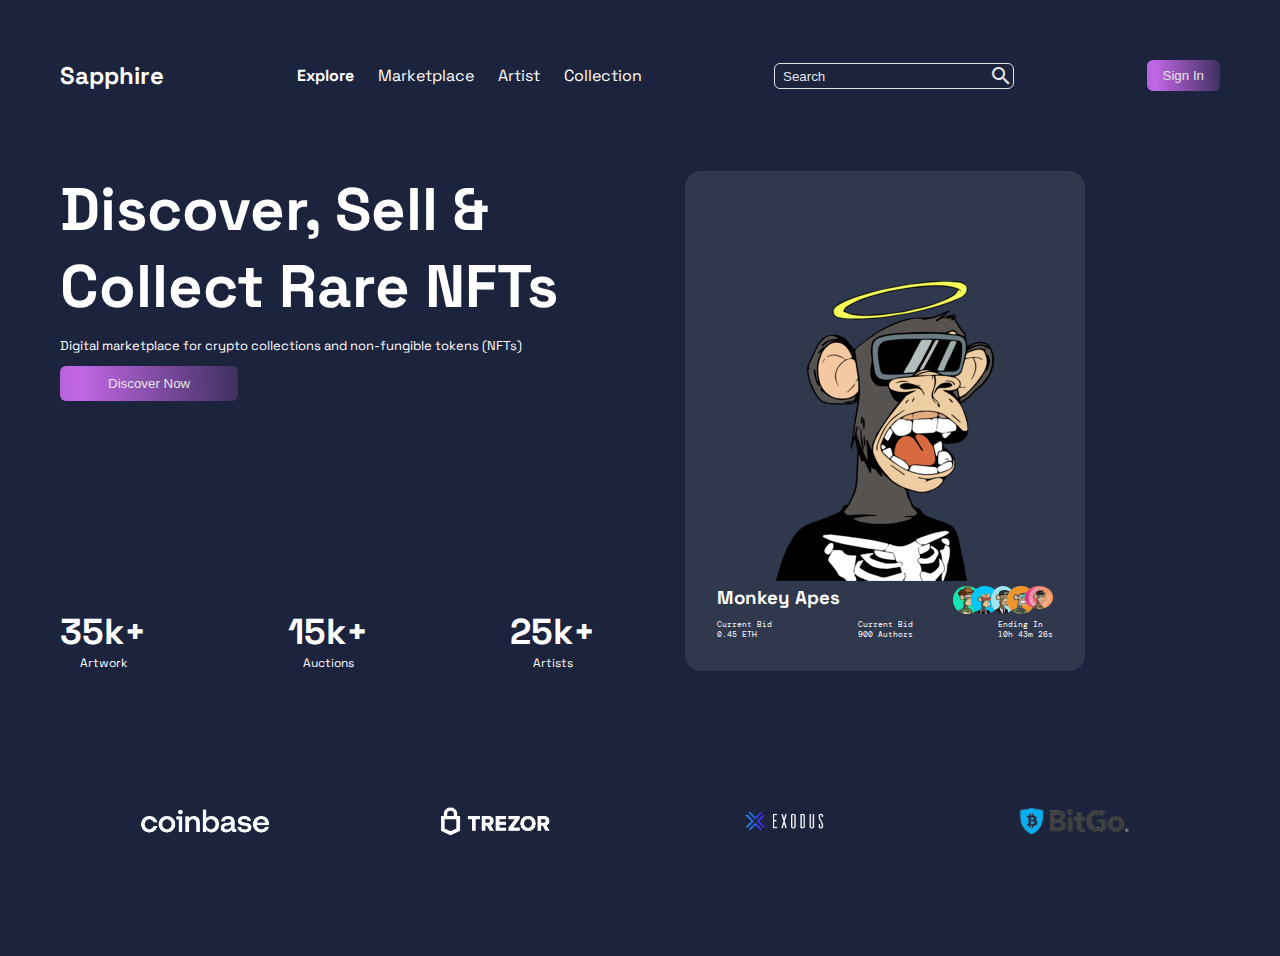
==== index.html @ 44b5761e "NFT Landing Page header" ====
<!DOCTYPE html>
<html lang="en">
  <head>
    <meta charset="UTF-8" />
    <meta http-equiv="X-UA-Compatible" content="IE=edge" />
    <meta name="viewport" content="width=device-width, initial-scale=1.0" />
    <title>NFT Landing Page</title>
    <link
      rel="stylesheet"
      href="https://fonts.googleapis.com/icon?family=Material+Icons"
    />
    <link rel="stylesheet" href="/style.css" />
  </head>
  <body>
    <header>
      <nav class="navbar">
        <div class="navbar__logo"><p>Sapphire</p></div>
        <div class="navbar__explore">
          <a href="#"><p class="p-bold">Explore</p> </a>
          <a href="#"><p>Marketplace</p> </a>
          <a href="#"><p>Artist</p> </a>
          <a href="#"><p>Collection</p> </a>
        </div>
        <div class="navbar__searchbar">
          <div>
            <label for="nft-searchbar"></label>
            <input
              type="text"
              name="nft-searchbar"
              id="nft-searchbar"
              placeholder="Search"
            />
          </div>
          <span class="material-icons"> search </span>
        </div>
        <div class="navbar__button">
          <button class="button--gradient">Sign In</button>
        </div>
      </nav>
      <article>
        <section class="article__text">
          <div class="article__text--top">
            <h1>Discover, Sell & Collect Rare NFTs</h1>
            <p>
              Digital marketplace for crypto collections and non-fungible tokens
              (NFTs)
            </p>
            <button class="button--gradient">Discover Now</button>
          </div>
          <div class="article__text--bottom">
            <div>
              <h2>35k+</h2>
              <p>Artwork</p>
            </div>
            <div>
              <h2>15k+</h2>
              <p>Auctions</p>
            </div>
            <div>
              <h2>25k+</h2>
              <p>Artists</p>
            </div>
          </div>
        </section>
        <section class="section__card">
          <figure>
            <img
              src="/assets/bored-ape-nft-logo-0336141711-seeklogo.com.png"
              alt=""
            />
            <figcaption>
              <div><h3>Monkey Apes</h3></div>
              <div class="container__eclipse">
                <figure><img src="/assets/eclipse-1.png" alt="" /></figure>
                <figure><img src="/assets/eclipse-2.png" alt="" /></figure>
                <figure><img src="/assets/eclipse-3.png" alt="" /></figure>
                <figure><img src="/assets/eclipse-4.png" alt="" /></figure>
                <figure><img src="/assets/eclipse-5.png" alt="" /></figure>
              </div>
            </figcaption>
          </figure>
          <div class="section__car--current">
            <div>
              <p>Current Bid</p>
              <p>0.45 ETH</p>
            </div>
            <div>
              <p>Current Bid</p>
              <p>900 Authors</p>
            </div>
            <div>
              <p>Ending In</p>
              <p>10h 43m 26s</p>
            </div>
          </div>
        </section>
      </article>
      <section class="sponsorship__logo">
        <figure><img src="/assets/coinbase.png" alt="" /></figure>
        <figure><img src="/assets/trezor.png" alt="" /></figure>
        <figure><img src="/assets/exodus.png" alt="" /></figure>
        <figure><img src="/assets/bitgo.png" alt="" /></figure>
      </section>
    </header>
  </body>
</html>
---- style.css ----
@import url('https://fonts.googleapis.com/css2?family=DM+Mono&family=Space+Grotesk:wght@300;400;500;600;700&display=swap');
@import url(/style/navbar.css);
@import url(/style/header.css);
/* =========== Variable ============ */
:root {
  --background-color: #1c233d;
  --background-color-2: #30384d;
  --color-white: #fff;
  --color-white-gray: #e5e5e5;
  --border-radius-sm: 0.375rem;
  --border-radius-md: 0.625rem;
  --padding-sm: 0.375rem;
}
/* =========== GENERAL SETTINGS ====*/
* {
  margin: 0;
  padding: 0;
  outline: 0;
  border: 0;
  text-decoration: none;
  list-style: none;
  box-sizing: border-box;
}

html {
  font-size: 16px;
}

/* || GENERAL STYLES */
input {
  background-color: transparent;
}
body {
  background-color: var(--background-color);
  font-family: 'Space Grotesk', sans-serif;
  color: #fff;
  margin: 3.75rem;
}
h1,
h2,
h3,
h4 {
  color: var(--color-white);
}
p {
  color: var(--color-white);
  font-weight: 400;
}
.p-bold {
  font-weight: 700;
}
.button--gradient {
  background: linear-gradient(
    85.76deg,
    rgba(191, 196, 238, 0.0945738) -105.02%,
    #c367e6 10.94%,
    rgba(190, 206, 239, 0) 121.57%
  );
  color: var(--color-white-gray);
  border-radius: var(--border-radius-sm);
  padding: 0.5rem 1rem;
}
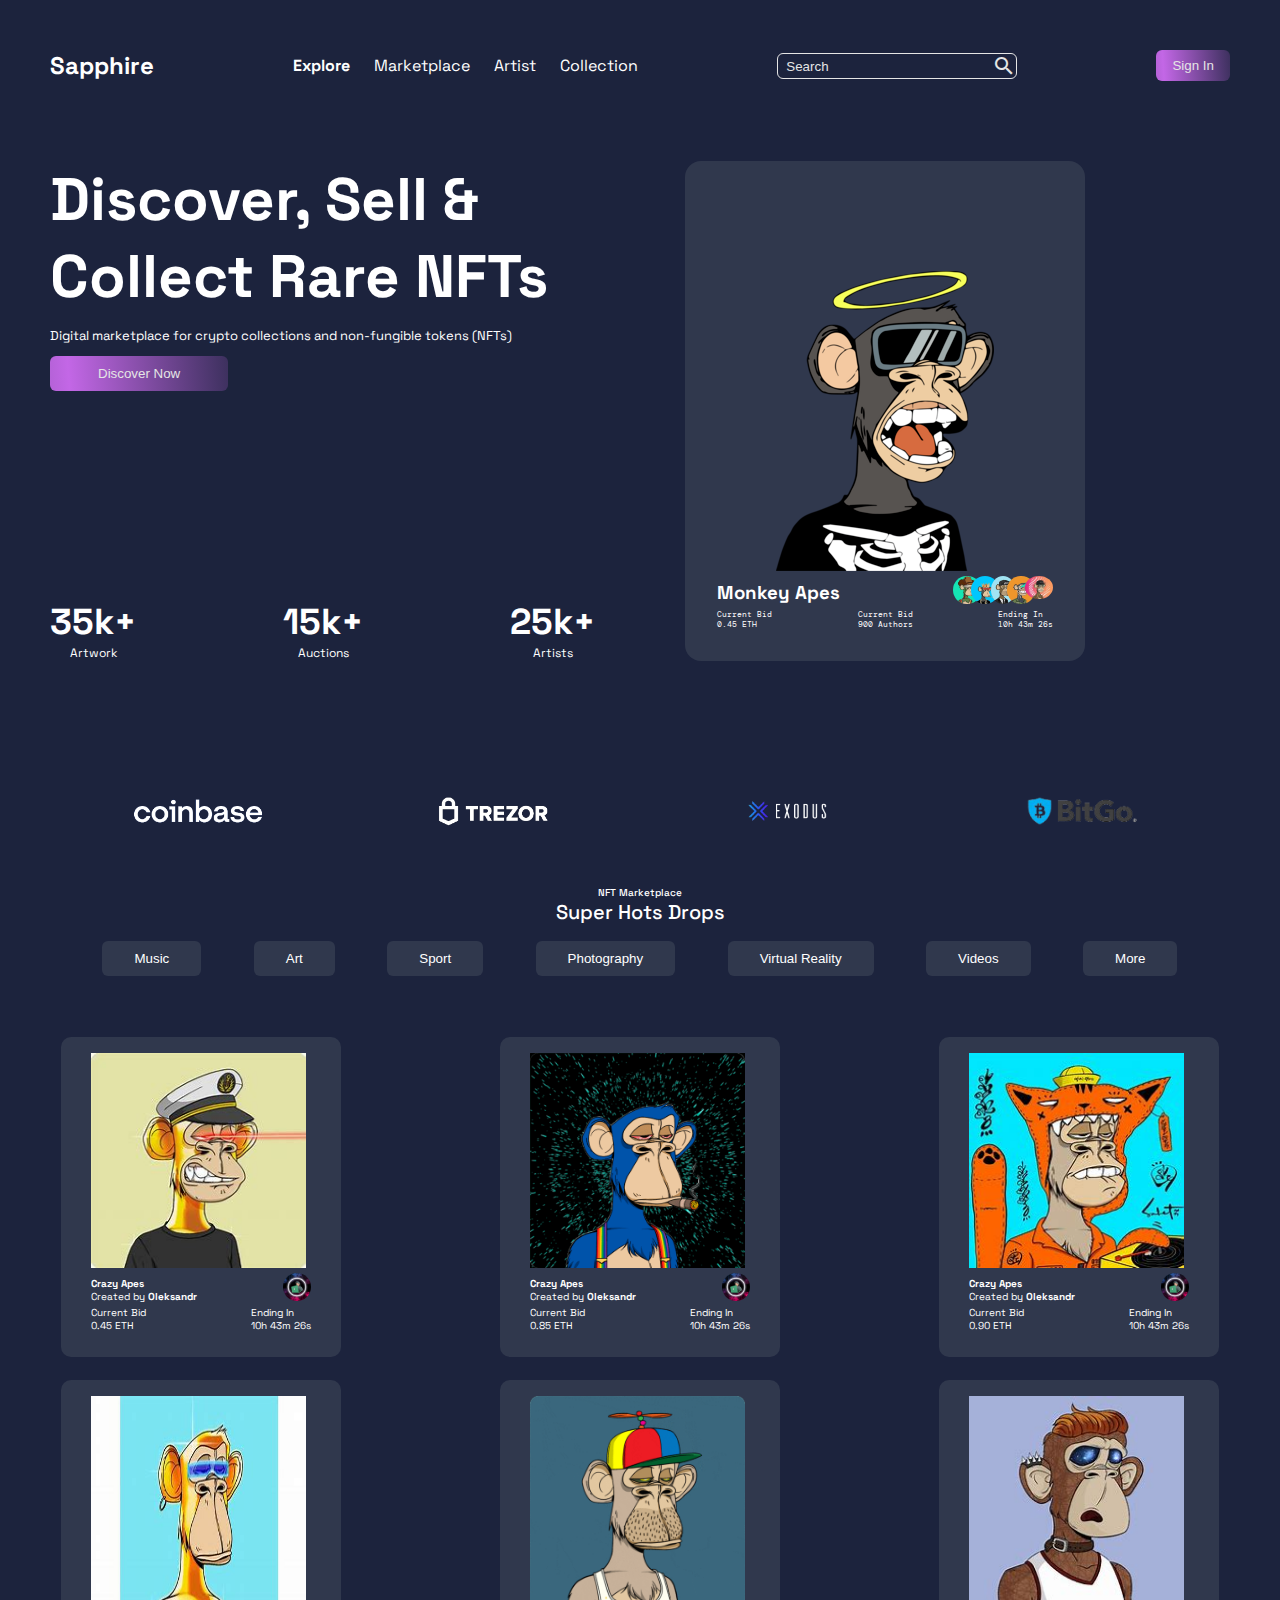
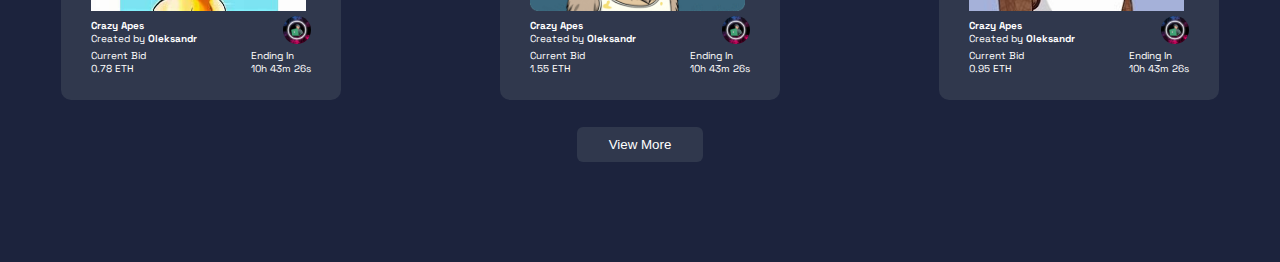
==== commit e0261c54: "NFT Landing Page main 1.0" ====
--- a/index.html
+++ b/index.html
@@ -102,5 +102,167 @@
         <figure><img src="/assets/bitgo.png" alt="" /></figure>
       </section>
     </header>
+    <main>
+      <p>NFT Marketplace</p>
+      <h4>Super Hots Drops</h4>
+      <div class="main__button">
+        <button>Music</button>
+        <button>Art</button>
+        <button>Sport</button>
+        <button>Photography</button>
+        <button>Virtual Reality</button>
+        <button>Videos</button>
+        <button>More</button>
+      </div>
+      <div class="main__card">
+        <div class="main__card--marketplace">
+          <figure>
+            <img src="/assets/marketplace-1.png" alt="" />
+            <figcaption>
+              <div>
+                <h3>Crazy Apes</h3>
+                <p>Created by <span>Oleksandr</span></p>
+              </div>
+              <figure class="logo-creator">
+                <img src="/assets/1.PNG" alt="" />
+              </figure>
+            </figcaption>
+          </figure>
+          <div>
+            <div>
+              <p>Current Bid</p>
+              <p>0.45 ETH</p>
+            </div>
+            <div>
+              <p>Ending In</p>
+              <p>10h 43m 26s</p>
+            </div>
+          </div>
+        </div>
+        <div class="main__card--marketplace">
+          <figure>
+            <img src="/assets/marketplace-2.png" alt="" />
+            <figcaption>
+              <div>
+                <h3>Crazy Apes</h3>
+                <p>Created by <span>Oleksandr</span></p>
+              </div>
+              <figure class="logo-creator">
+                <img src="/assets/1.PNG" alt="" />
+              </figure>
+            </figcaption>
+          </figure>
+          <div>
+            <div>
+              <p>Current Bid</p>
+              <p>0.85 ETH</p>
+            </div>
+            <div>
+              <p>Ending In</p>
+              <p>10h 43m 26s</p>
+            </div>
+          </div>
+        </div>
+        <div class="main__card--marketplace">
+          <figure>
+            <img src="/assets/marketplace-3.png" alt="" />
+            <figcaption>
+              <div>
+                <h3>Crazy Apes</h3>
+                <p>Created by <span>Oleksandr</span></p>
+              </div>
+              <figure class="logo-creator">
+                <img src="/assets/1.PNG" alt="" />
+              </figure>
+            </figcaption>
+          </figure>
+          <div>
+            <div>
+              <p>Current Bid</p>
+              <p>0.90 ETH</p>
+            </div>
+            <div>
+              <p>Ending In</p>
+              <p>10h 43m 26s</p>
+            </div>
+          </div>
+        </div>
+        <div class="main__card--marketplace">
+          <figure>
+            <img src="/assets/marketplace-4.png" alt="" />
+            <figcaption>
+              <div>
+                <h3>Crazy Apes</h3>
+                <p>Created by <span>Oleksandr</span></p>
+              </div>
+              <figure class="logo-creator">
+                <img src="/assets/1.PNG" alt="" />
+              </figure>
+            </figcaption>
+          </figure>
+          <div>
+            <div>
+              <p>Current Bid</p>
+              <p>0.78 ETH</p>
+            </div>
+            <div>
+              <p>Ending In</p>
+              <p>10h 43m 26s</p>
+            </div>
+          </div>
+        </div>
+        <div class="main__card--marketplace">
+          <figure>
+            <img src="/assets/marketplace-5.png" alt="" />
+            <figcaption>
+              <div>
+                <h3>Crazy Apes</h3>
+                <p>Created by <span>Oleksandr</span></p>
+              </div>
+              <figure class="logo-creator">
+                <img src="/assets/1.PNG" alt="" />
+              </figure>
+            </figcaption>
+          </figure>
+          <div>
+            <div>
+              <p>Current Bid</p>
+              <p>1.55 ETH</p>
+            </div>
+            <div>
+              <p>Ending In</p>
+              <p>10h 43m 26s</p>
+            </div>
+          </div>
+        </div>
+        <div class="main__card--marketplace">
+          <figure>
+            <img src="/assets/marketplace-6.png" alt="" />
+            <figcaption>
+              <div>
+                <h3>Crazy Apes</h3>
+                <p>Created by <span>Oleksandr</span></p>
+              </div>
+              <figure class="logo-creator">
+                <img src="/assets/1.PNG" alt="" />
+              </figure>
+            </figcaption>
+          </figure>
+          <div>
+            <div>
+              <p>Current Bid</p>
+              <p>0.95 ETH</p>
+            </div>
+            <div>
+              <p>Ending In</p>
+              <p>10h 43m 26s</p>
+            </div>
+          </div>
+        </div>
+      </div>
+      <div class="main__button">
+        <button>View More</button>
+      </div>
+    </main>
   </body>
 </html>
--- a/style.css
+++ b/style.css
@@ -1,6 +1,7 @@
 @import url('https://fonts.googleapis.com/css2?family=DM+Mono&family=Space+Grotesk:wght@300;400;500;600;700&display=swap');
 @import url(/style/navbar.css);
 @import url(/style/header.css);
+@import url(/style/main.css);
 /* =========== Variable ============ */
 :root {
   --background-color: #1c233d;
@@ -34,7 +35,7 @@
   background-color: var(--background-color);
   font-family: 'Space Grotesk', sans-serif;
   color: #fff;
-  margin: 3.75rem;
+  margin: 3.125rem;
 }
 h1,
 h2,
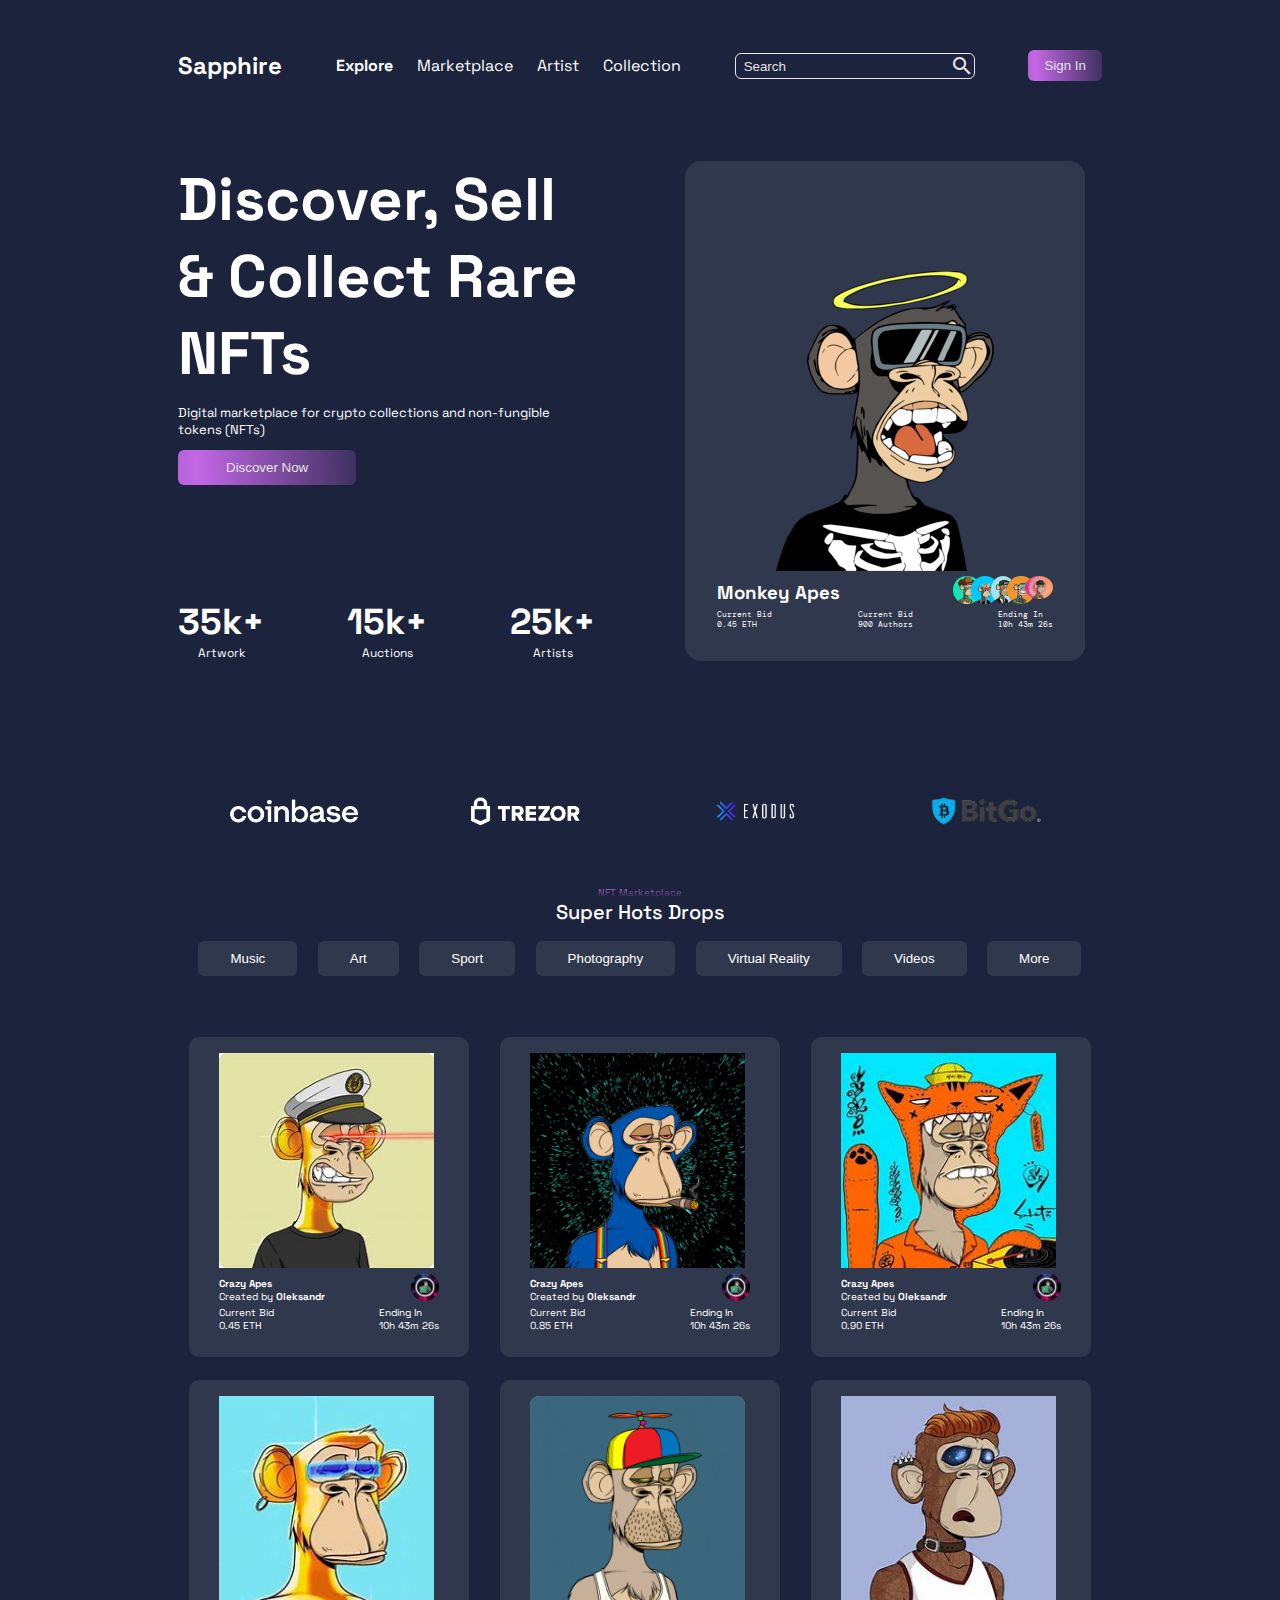
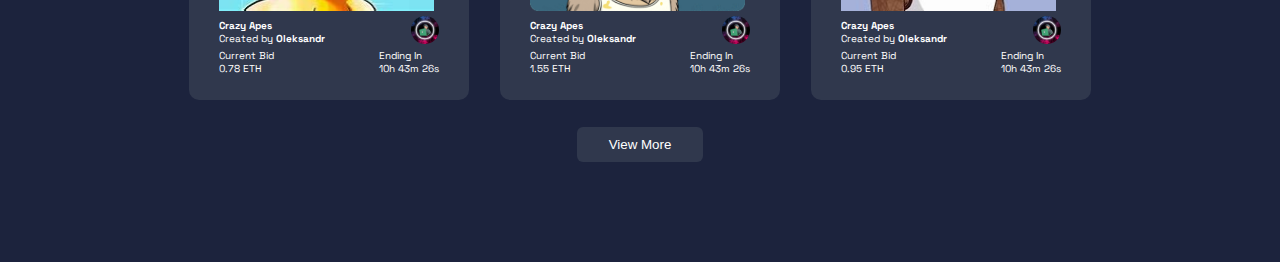
==== commit cfd4d6d5: "NFT Landing Page finish main" ====
--- a/index.html
+++ b/index.html
@@ -103,7 +103,7 @@
       </section>
     </header>
     <main>
-      <p>NFT Marketplace</p>
+      <p class="p-gradient">NFT Marketplace</p>
       <h4>Super Hots Drops</h4>
       <div class="main__button">
         <button>Music</button>
@@ -261,7 +261,7 @@
         </div>
       </div>
       <div class="main__button">
-        <button>View More</button>
+        <a href="/index-2.html"><button>View More</button></a>
       </div>
     </main>
   </body>
--- a/style.css
+++ b/style.css
@@ -25,6 +25,8 @@
 
 html {
   font-size: 16px;
+  width: 64rem;
+  margin: 0 auto;
 }
 
 /* || GENERAL STYLES */
@@ -50,6 +52,12 @@
 .p-bold {
   font-weight: 700;
 }
+.p-gradient {
+  background: -webkit-linear-gradient(#b469d8, #b569d800);
+  background-clip: text;
+  -webkit-background-clip: text;
+  -webkit-text-fill-color: transparent;
+}
 .button--gradient {
   background: linear-gradient(
     85.76deg,
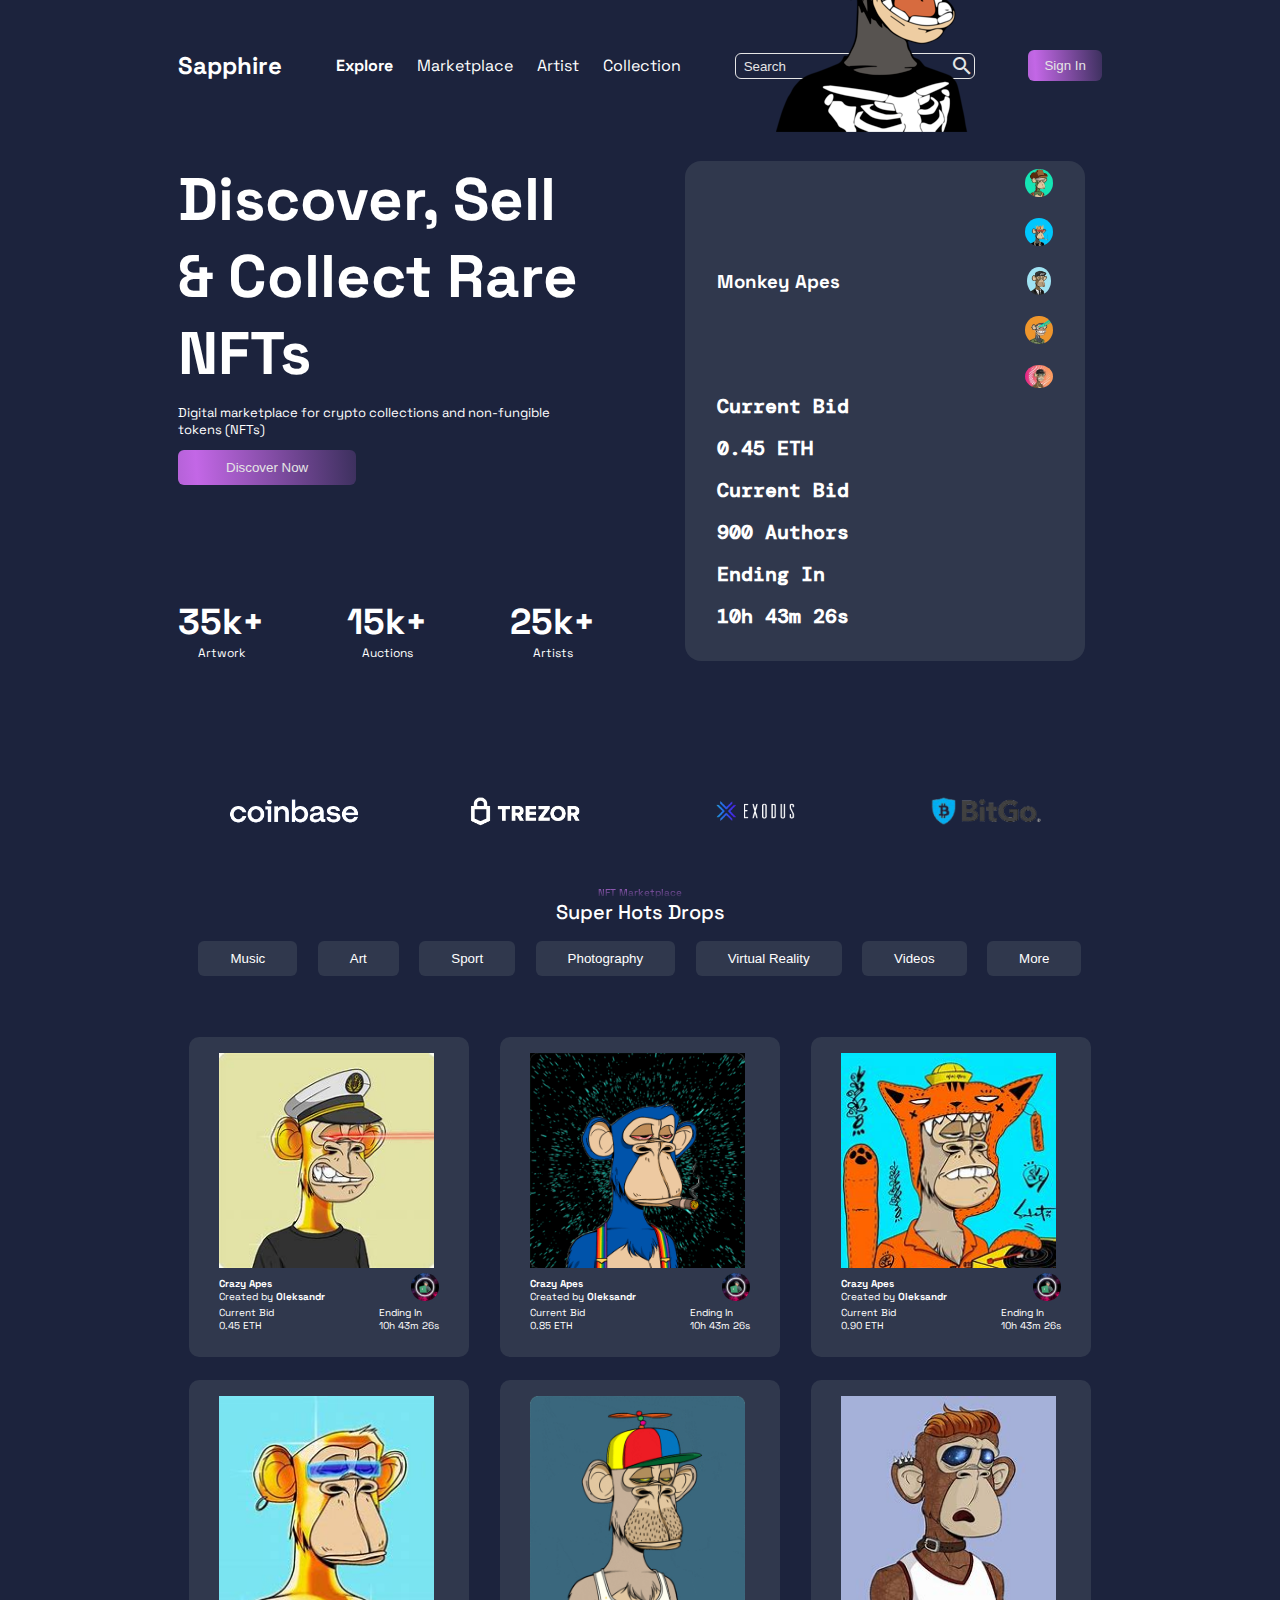
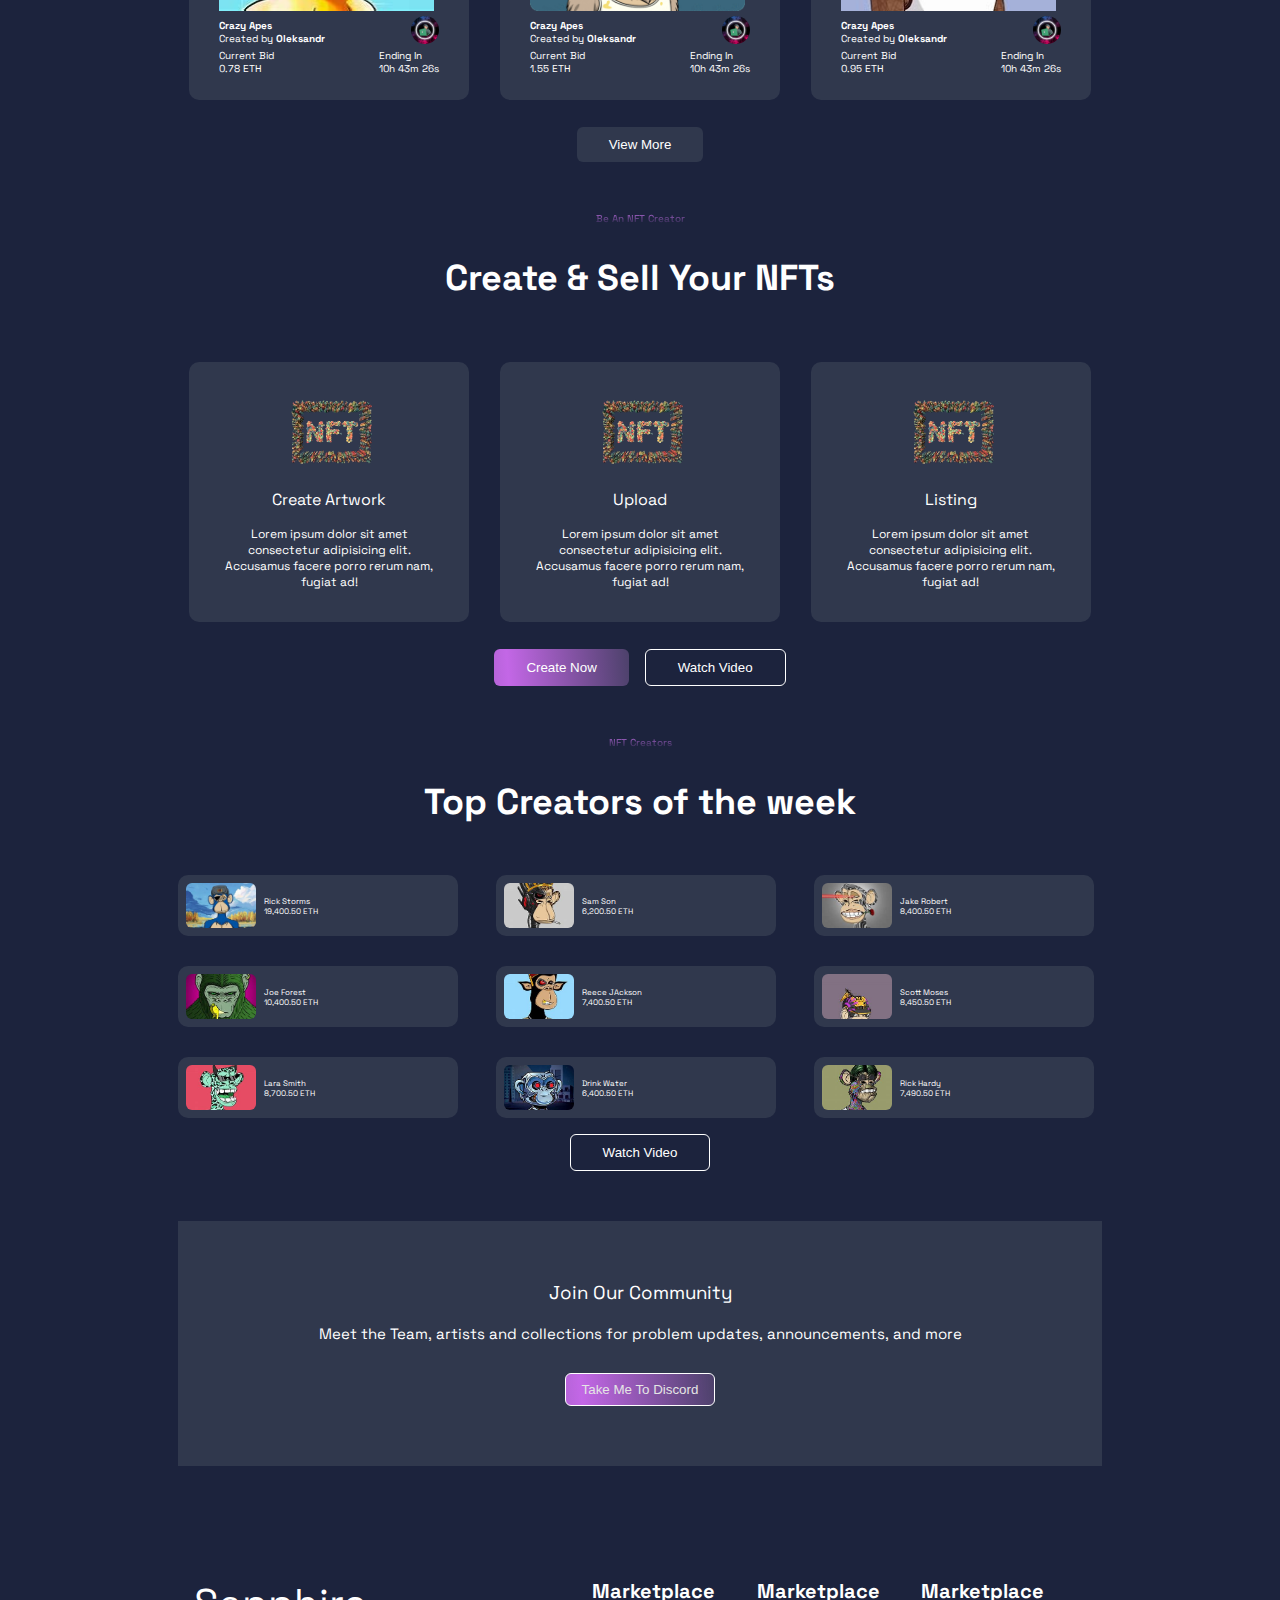
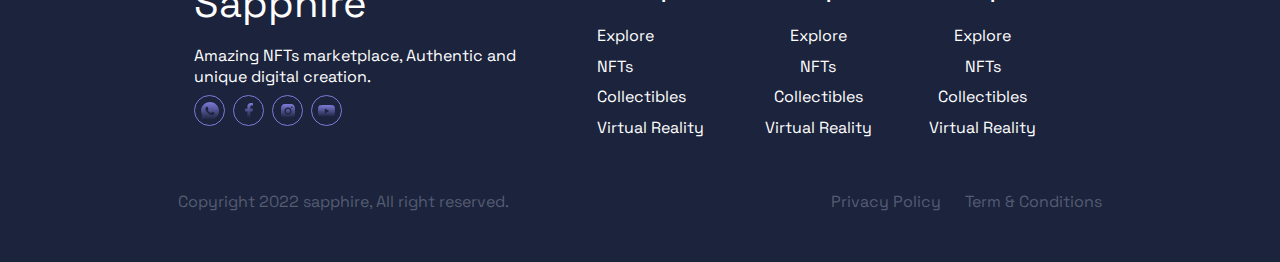
==== commit bfcd7dd2: "NFT Leanding Page v 0.1" ====
--- a/index.html
+++ b/index.html
@@ -261,8 +261,292 @@
         </div>
       </div>
       <div class="main__button">
-        <a href="/index-2.html"><button>View More</button></a>
+        <button>View More</button>
+      </div>
+      <p class="p-gradient">Be An NFT Creator</p>
+      <h2>Create & Sell Your NFTs</h2>
+      <div class="main__card">
+        <div class="main__card--create">
+          <figure><img src="/assets/img-nft.png" alt="" /></figure>
+          <h4>Create Artwork</h4>
+          <p>
+            Lorem ipsum dolor sit amet consectetur adipisicing elit. Accusamus
+            facere porro rerum nam, fugiat ad!
+          </p>
+        </div>
+        <div class="main__card--create">
+          <figure><img src="/assets/img-nft.png" alt="" /></figure>
+          <h4>Upload</h4>
+          <p>
+            Lorem ipsum dolor sit amet consectetur adipisicing elit. Accusamus
+            facere porro rerum nam, fugiat ad!
+          </p>
+        </div>
+        <div class="main__card--create">
+          <figure><img src="/assets/img-nft.png" alt="" /></figure>
+          <h4>Listing</h4>
+          <p>
+            Lorem ipsum dolor sit amet consectetur adipisicing elit. Accusamus
+            facere porro rerum nam, fugiat ad!
+          </p>
+        </div>
+      </div>
+      <div class="main__button--create">
+        <button class="button--gradient">Create Now</button>
+        <button>Watch Video</button>
+      </div>
+      <p class="p-gradient">NFT Creators</p>
+      <h2>Top Creators of the week</h2>
+      <section class="main__ranking">
+        <div class="main__ranking--card">
+          <figure>
+            <img src="/assets/ranking-1.png" alt="" />
+            <figcaption>
+              <p>Rick Storms</p>
+              <p>19,400.50 ETH</p>
+            </figcaption>
+          </figure>
+        </div>
+        <div class="main__ranking--card">
+          <figure>
+            <img src="/assets/ranking-2.png" alt="" />
+            <figcaption>
+              <p>Sam Son</p>
+              <p>6,200.50 ETH</p>
+            </figcaption>
+          </figure>
+        </div>
+        <div class="main__ranking--card">
+          <figure>
+            <img src="/assets/ranking-3.png" alt="" />
+            <figcaption>
+              <p>Jake Robert</p>
+              <p>8,400.50 ETH</p>
+            </figcaption>
+          </figure>
+        </div>
+        <div class="main__ranking--card">
+          <figure>
+            <img src="/assets/ranking-4.png" alt="" />
+            <figcaption>
+              <p>Joe Forest</p>
+              <p>10,400.50 ETH</p>
+            </figcaption>
+          </figure>
+        </div>
+        <div class="main__ranking--card">
+          <figure>
+            <img src="/assets/ranking-5.png" alt="" />
+            <figcaption>
+              <p>Reece JAckson</p>
+              <p>7,400.50 ETH</p>
+            </figcaption>
+          </figure>
+        </div>
+        <div class="main__ranking--card">
+          <figure>
+            <img src="/assets/ranking-6.png" alt="" />
+            <figcaption>
+              <p>Scott Moses</p>
+              <p>8,450.50 ETH</p>
+            </figcaption>
+          </figure>
+        </div>
+        <div class="main__ranking--card">
+          <figure>
+            <img src="/assets/ranking-7.png" alt="" />
+            <figcaption>
+              <p>Lara Smith</p>
+              <p>8,700.50 ETH</p>
+            </figcaption>
+          </figure>
+        </div>
+        <div class="main__ranking--card">
+          <figure>
+            <img src="/assets/ranking-8.png" alt="" />
+            <figcaption>
+              <p>Drink Water</p>
+              <p>6,400.50 ETH</p>
+            </figcaption>
+          </figure>
+        </div>
+        <div class="main__ranking--card">
+          <figure>
+            <img src="/assets/ranking-9.png" alt="" />
+            <figcaption>
+              <p>Rick Hardy</p>
+              <p>7,490.50 ETH</p>
+            </figcaption>
+          </figure>
+        </div>
+      </section>
+      <div class="main__button--create"><button>Watch Video</button></div>
+      <div class="main__community">
+        <h3>Join Our Community</h3>
+        <p>
+          Meet the Team, artists and collections for problem updates,
+          announcements, and more
+        </p>
+        <button class="button--gradient">Take Me To Discord</button>
       </div>
     </main>
+    <footer>
+      <article>
+        <section>
+          <p class="footer--logo">Sapphire</p>
+          <p>
+            Amazing NFTs marketplace, Authentic and unique digital creation.
+          </p>
+          <div class="social">
+            <div class="wa-logo">
+              <svg
+                width="18"
+                height="18"
+                viewBox="0 0 18 18"
+                fill="none"
+                xmlns="http://www.w3.org/2000/svg"
+              >
+                <path
+                  d="M0.00361204 18L1.22041 13.5288C0.418636 12.1544 -0.00260157 10.5912 1.2089e-05 8.99999C1.2089e-05 4.0293 4.02931 0 9.00001 0C13.9707 0 18 4.0293 18 8.99999C18 13.9707 13.9707 18 9.00001 18C7.40951 18.0026 5.847 17.5816 4.47301 16.7805L0.00361204 18ZM5.75191 4.7772C5.63568 4.78441 5.52212 4.81502 5.41801 4.8672C5.32038 4.92248 5.23125 4.9916 5.15341 5.0724C5.04541 5.1741 4.98421 5.2623 4.91851 5.3478C4.58588 5.78069 4.40696 6.31207 4.41001 6.858C4.41181 7.29899 4.52701 7.72829 4.70701 8.12969C5.07511 8.94149 5.68081 9.80099 6.48091 10.5975C6.67351 10.7892 6.86161 10.9818 7.06411 11.1609C8.05716 12.0352 9.24053 12.6657 10.5201 13.0023L11.0322 13.0806C11.1987 13.0896 11.3652 13.077 11.5326 13.0689C11.7947 13.0554 12.0507 12.9844 12.2823 12.861C12.4002 12.8003 12.5152 12.7342 12.627 12.663C12.627 12.663 12.6657 12.6378 12.7395 12.582C12.861 12.492 12.9357 12.4281 13.0365 12.3228C13.1112 12.2454 13.176 12.1545 13.2255 12.051C13.2957 11.9043 13.3659 11.6244 13.3947 11.3913C13.4163 11.2131 13.41 11.1159 13.4073 11.0556C13.4037 10.9593 13.3236 10.8594 13.2363 10.8171L12.7125 10.5822C12.7125 10.5822 11.9295 10.2411 11.4516 10.0233C11.4012 10.0013 11.3472 9.98882 11.2923 9.98639C11.2307 9.98007 11.1685 9.987 11.1098 10.0067C11.0512 10.0264 10.9974 10.0585 10.9521 10.1007V10.0989C10.9476 10.0989 10.8873 10.1502 10.2366 10.9386C10.1993 10.9888 10.1478 11.0267 10.0888 11.0475C10.0298 11.0684 9.96599 11.0712 9.9054 11.0556C9.84676 11.0399 9.78932 11.0201 9.7335 10.9962C9.62191 10.9494 9.58321 10.9314 9.50671 10.8981L9.50221 10.8963C8.98732 10.6715 8.51061 10.3679 8.08921 9.99629C7.97581 9.89729 7.87051 9.78929 7.76251 9.68489C7.40843 9.34581 7.09985 8.9622 6.84451 8.54369L6.79141 8.45819C6.75327 8.40074 6.72243 8.33877 6.69961 8.27369C6.66541 8.14139 6.75451 8.03519 6.75451 8.03519C6.75451 8.03519 6.97321 7.79579 7.07491 7.66619C7.15959 7.55848 7.23859 7.44643 7.31161 7.3305C7.41781 7.1595 7.45111 6.984 7.39531 6.8481C7.14331 6.2325 6.88231 5.6196 6.61411 5.0112C6.56101 4.8906 6.40351 4.8042 6.26041 4.7871C6.21181 4.7817 6.16321 4.7763 6.11461 4.7727C5.99374 4.76669 5.87263 4.76789 5.75191 4.7763V4.7772Z"
+                  fill="url(#paint0_linear_40_3)"
+                />
+                <defs>
+                  <linearGradient
+                    id="paint0_linear_40_3"
+                    x1="9"
+                    y1="0"
+                    x2="9"
+                    y2="18"
+                    gradientUnits="userSpaceOnUse"
+                  >
+                    <stop stop-color="#7D7AD8" />
+                    <stop offset="1" stop-color="#7D7AD8" stop-opacity="0" />
+                  </linearGradient>
+                </defs>
+              </svg>
+            </div>
+            <div class="fb--logo">
+              <svg
+                width="8"
+                height="15"
+                viewBox="0 0 8 15"
+                fill="none"
+                xmlns="http://www.w3.org/2000/svg"
+              >
+                <path
+                  d="M7.47578 8.40191L7.89077 5.69868H5.29677V3.94445C5.29677 3.20504 5.659 2.48384 6.82087 2.48384H8V0.182518C8 0.182518 6.9301 0 5.90687 0C3.7708 0 2.37461 1.2949 2.37461 3.6387V5.69915H0V8.40238H2.37461V14.9376H5.29677V8.40238L7.47578 8.40191Z"
+                  fill="url(#paint0_linear_41_5)"
+                />
+                <defs>
+                  <linearGradient
+                    id="paint0_linear_41_5"
+                    x1="4"
+                    y1="0"
+                    x2="4"
+                    y2="14.9376"
+                    gradientUnits="userSpaceOnUse"
+                  >
+                    <stop stop-color="#7D7AD8" />
+                    <stop offset="1" stop-color="#7D7AD8" stop-opacity="0" />
+                  </linearGradient>
+                </defs>
+              </svg>
+            </div>
+            <div class="ig--logo">
+              <svg
+                width="14"
+                height="14"
+                viewBox="0 0 14 14"
+                fill="none"
+                xmlns="http://www.w3.org/2000/svg"
+              >
+                <path
+                  d="M6.99812 4.66559C5.71277 4.66559 4.66383 5.71453 4.66383 6.99987C4.66383 8.28521 5.71277 9.33415 6.99812 9.33415C8.28346 9.33415 9.3324 8.28521 9.3324 6.99987C9.3324 5.71453 8.28346 4.66559 6.99812 4.66559ZM13.9992 6.99987C13.9992 6.03323 14.008 5.07536 13.9537 4.11047C13.8994 2.98973 13.6437 1.99508 12.8242 1.17554C12.0029 0.354253 11.01 0.100336 9.88927 0.0460508C8.92263 -0.00823491 7.96475 0.00052087 6.99987 0.00052087C6.03323 0.00052087 5.07536 -0.00823491 4.11047 0.0460508C2.98973 0.100336 1.99508 0.356004 1.17554 1.17554C0.354253 1.99683 0.100336 2.98973 0.0460508 4.11047C-0.00823491 5.07711 0.00052087 6.03499 0.00052087 6.99987C0.00052087 7.96475 -0.00823491 8.92438 0.0460508 9.88927C0.100336 11.01 0.356004 12.0047 1.17554 12.8242C1.99683 13.6455 2.98973 13.8994 4.11047 13.9537C5.07711 14.008 6.03499 13.9992 6.99987 13.9992C7.9665 13.9992 8.92438 14.008 9.88927 13.9537C11.01 13.8994 12.0047 13.6437 12.8242 12.8242C13.6455 12.0029 13.8994 11.01 13.9537 9.88927C14.0097 8.92438 13.9992 7.9665 13.9992 6.99987ZM6.99812 10.5915C5.01056 10.5915 3.40651 8.98743 3.40651 6.99987C3.40651 5.01231 5.01056 3.40826 6.99812 3.40826C8.98567 3.40826 10.5897 5.01231 10.5897 6.99987C10.5897 8.98743 8.98567 10.5915 6.99812 10.5915ZM10.7368 4.09996C10.2728 4.09996 9.89802 3.72522 9.89802 3.26116C9.89802 2.79711 10.2728 2.42236 10.7368 2.42236C11.2009 2.42236 11.5756 2.79711 11.5756 3.26116C11.5758 3.37135 11.5542 3.48049 11.5121 3.58232C11.47 3.68415 11.4082 3.77668 11.3303 3.85459C11.2523 3.93251 11.1598 3.99429 11.058 4.0364C10.9562 4.0785 10.847 4.1001 10.7368 4.09996Z"
+                  fill="url(#paint0_linear_41_7)"
+                />
+                <defs>
+                  <linearGradient
+                    id="paint0_linear_41_7"
+                    x1="7"
+                    y1="0"
+                    x2="7"
+                    y2="13.9997"
+                    gradientUnits="userSpaceOnUse"
+                  >
+                    <stop stop-color="#7D7AD8" />
+                    <stop offset="1" stop-color="#7D7AD8" stop-opacity="0" />
+                  </linearGradient>
+                </defs>
+              </svg>
+            </div>
+            <div class="yt--logo">
+              <svg
+                width="17"
+                height="12"
+                viewBox="0 0 17 12"
+                fill="none"
+                xmlns="http://www.w3.org/2000/svg"
+              >
+                <path
+                  d="M16.6452 1.86127C16.5484 1.50085 16.3587 1.17217 16.095 0.908126C15.8313 0.644078 15.5028 0.453925 15.1425 0.356696C13.8163 7.23771e-08 8.5 0 8.5 0C8.5 0 3.18371 -7.23771e-08 1.85748 0.354799C1.49703 0.451712 1.16842 0.64176 0.904654 0.905857C0.64089 1.16995 0.451257 1.4988 0.354799 1.85938C-7.23771e-08 3.1875 0 5.95759 0 5.95759C0 5.95759 -7.23771e-08 8.72768 0.354799 10.0539C0.550223 10.7863 1.12701 11.3631 1.85748 11.5585C3.18371 11.9152 8.5 11.9152 8.5 11.9152C8.5 11.9152 13.8163 11.9152 15.1425 11.5585C15.8749 11.3631 16.4498 10.7863 16.6452 10.0539C17 8.72768 17 5.95759 17 5.95759C17 5.95759 17 3.1875 16.6452 1.86127ZM6.81138 8.5V3.41518L11.2132 5.93862L6.81138 8.5Z"
+                  fill="url(#paint0_linear_41_9)"
+                />
+                <defs>
+                  <linearGradient
+                    id="paint0_linear_41_9"
+                    x1="8.5"
+                    y1="0"
+                    x2="8.5"
+                    y2="11.9152"
+                    gradientUnits="userSpaceOnUse"
+                  >
+                    <stop stop-color="#7D7AD8" />
+                    <stop offset="1" stop-color="#7D7AD8" stop-opacity="0" />
+                  </linearGradient>
+                </defs>
+              </svg>
+            </div>
+          </div>
+        </section>
+        <section>
+          <div>
+            <p>Marketplace</p>
+            <ul>
+              <li>Explore</li>
+              <li>NFTs</li>
+              <li>Collectibles</li>
+              <li>Virtual Reality</li>
+            </ul>
+          </div>
+          <div>
+            <p>Marketplace</p>
+            <ul>
+              <li>Explore</li>
+              <li>NFTs</li>
+              <li>Collectibles</li>
+              <li>Virtual Reality</li>
+            </ul>
+          </div>
+          <div>
+            <p>Marketplace</p>
+            <ul>
+              <li>Explore</li>
+              <li>NFTs</li>
+              <li>Collectibles</li>
+              <li>Virtual Reality</li>
+            </ul>
+          </div>
+        </section>
+      </article>
+      <article class="footer__bottom">
+        <div>
+          <p>Copyright 2022 sapphire, All right reserved.</p>
+        </div>
+        <div>
+          <p>Privacy Policy</p>
+          <p>Term & Conditions</p>
+        </div>
+      </article>
+    </footer>
   </body>
 </html>
--- a/style.css
+++ b/style.css
@@ -2,12 +2,15 @@
 @import url(/style/navbar.css);
 @import url(/style/header.css);
 @import url(/style/main.css);
+@import url(/style/footer.css);
 /* =========== Variable ============ */
 :root {
   --background-color: #1c233d;
   --background-color-2: #30384d;
   --color-white: #fff;
   --color-white-gray: #e5e5e5;
+  --color-gray: #545c71;
+  --color-purple: #7d7ad8;
   --border-radius-sm: 0.375rem;
   --border-radius-md: 0.625rem;
   --padding-sm: 0.375rem;
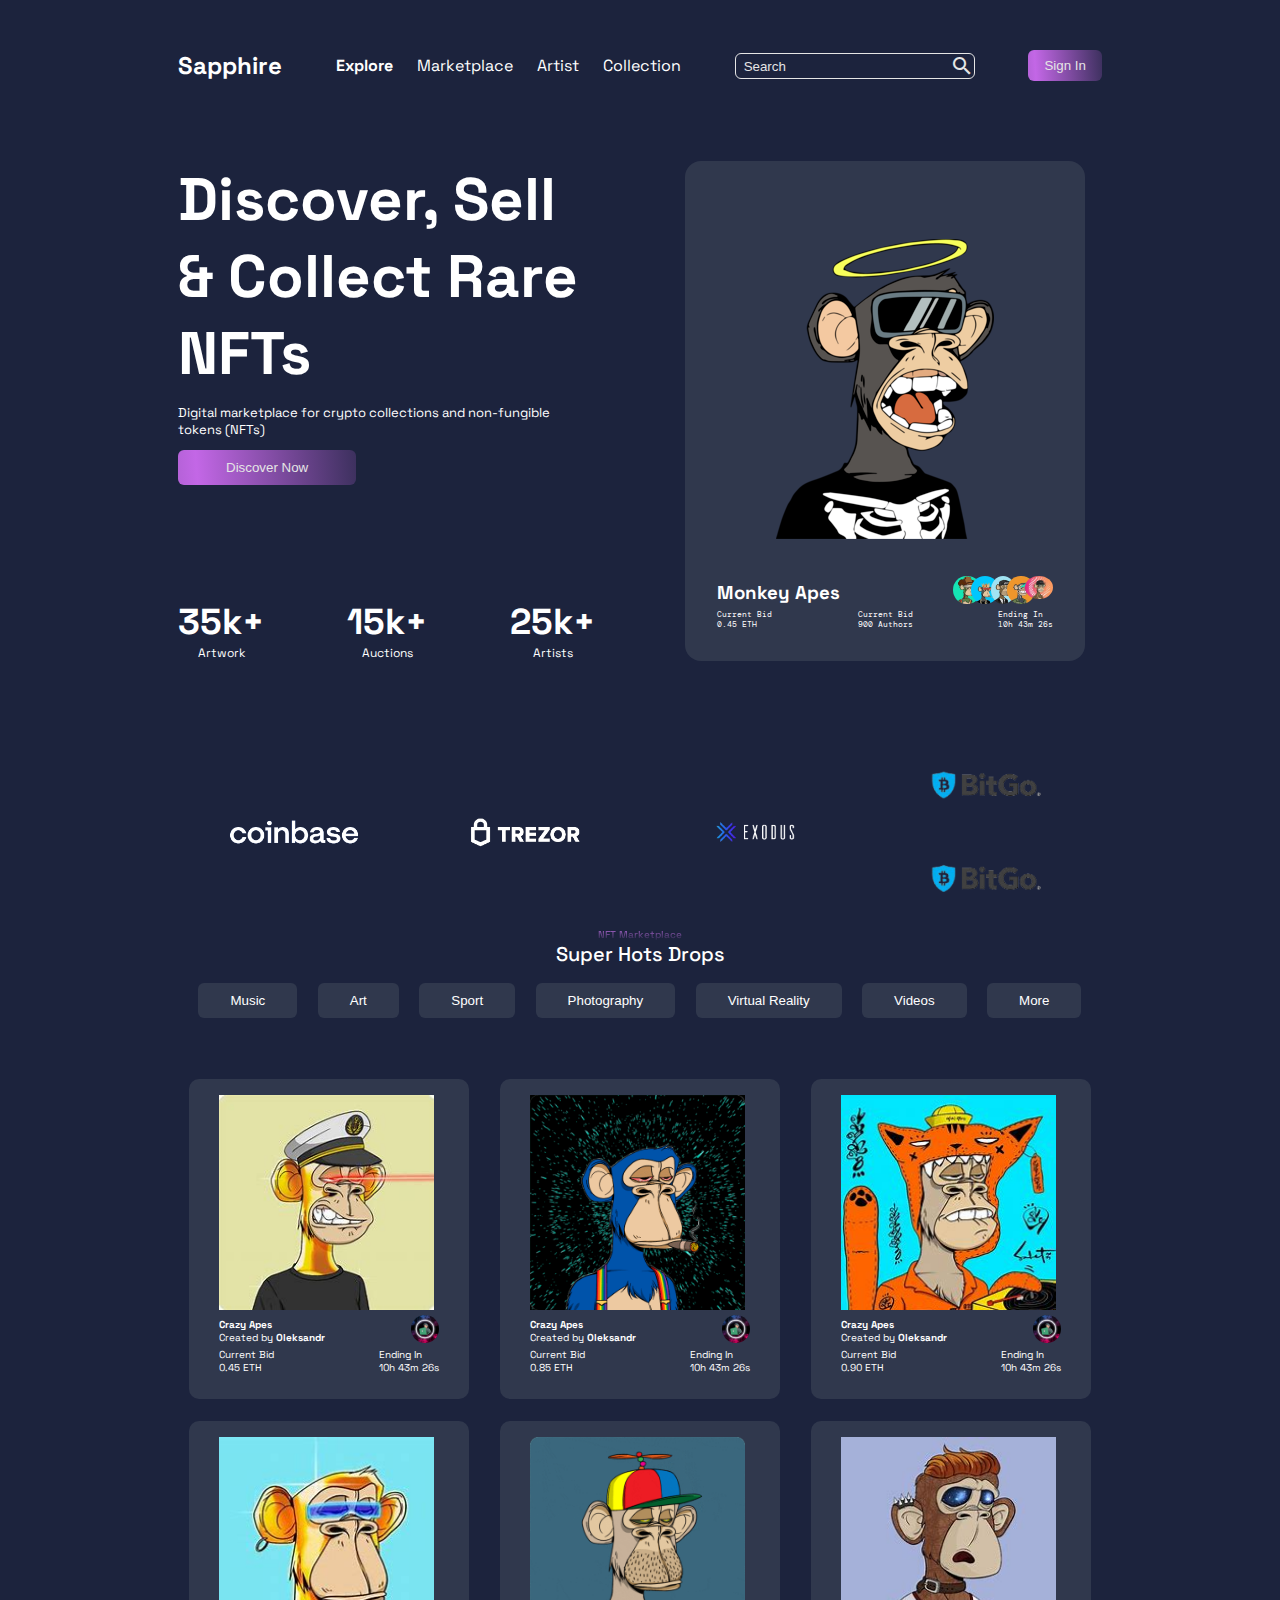
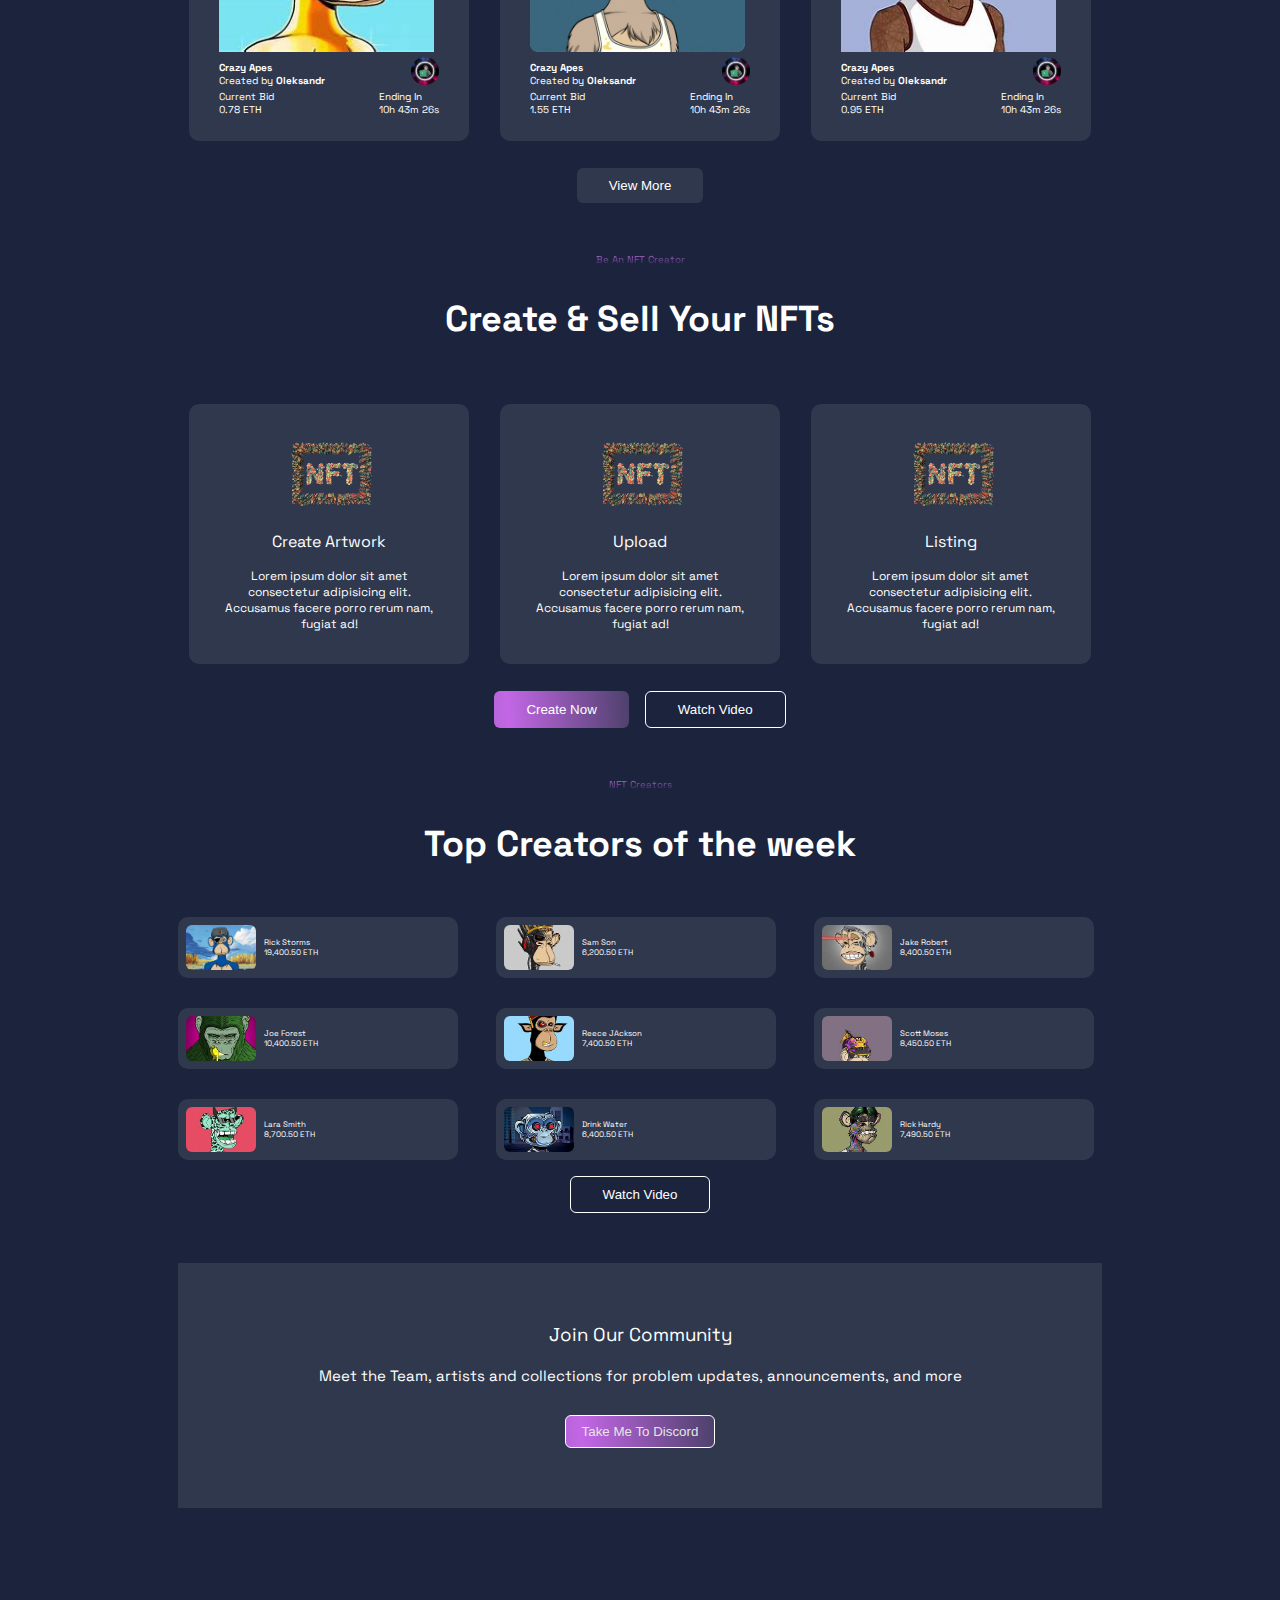
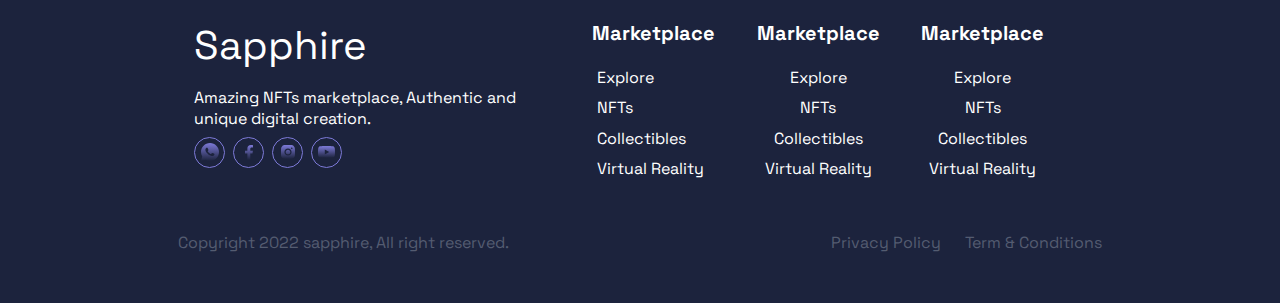
==== commit d1179c16: "add sponsorship link" ====
--- a/index.html
+++ b/index.html
@@ -96,10 +96,26 @@
         </section>
       </article>
       <section class="sponsorship__logo">
-        <figure><img src="/assets/coinbase.png" alt="" /></figure>
-        <figure><img src="/assets/trezor.png" alt="" /></figure>
-        <figure><img src="/assets/exodus.png" alt="" /></figure>
-        <figure><img src="/assets/bitgo.png" alt="" /></figure>
+        <figure>
+          <a href="https://www.coinbase.com/"
+            ><img src="/assets/coinbase.png" alt=""
+          /></a>
+        </figure>
+        <figure>
+          <a href="https://trezor.io/"
+            ><img src="/assets/trezor.png" alt=""
+          /></a>
+        </figure>
+        <figure>
+          <a href="https://www.exodus.com/"
+            ><img src="/assets/exodus.png" alt=""
+          /></a>
+        </figure>
+        <figure>
+          <a href="https://www.bitgo.com/"
+            ><img src="/assets/bitgo.png" alt="" /></a
+          ><img src="/assets/bitgo.png" alt="" />
+        </figure>
       </section>
     </header>
     <main>
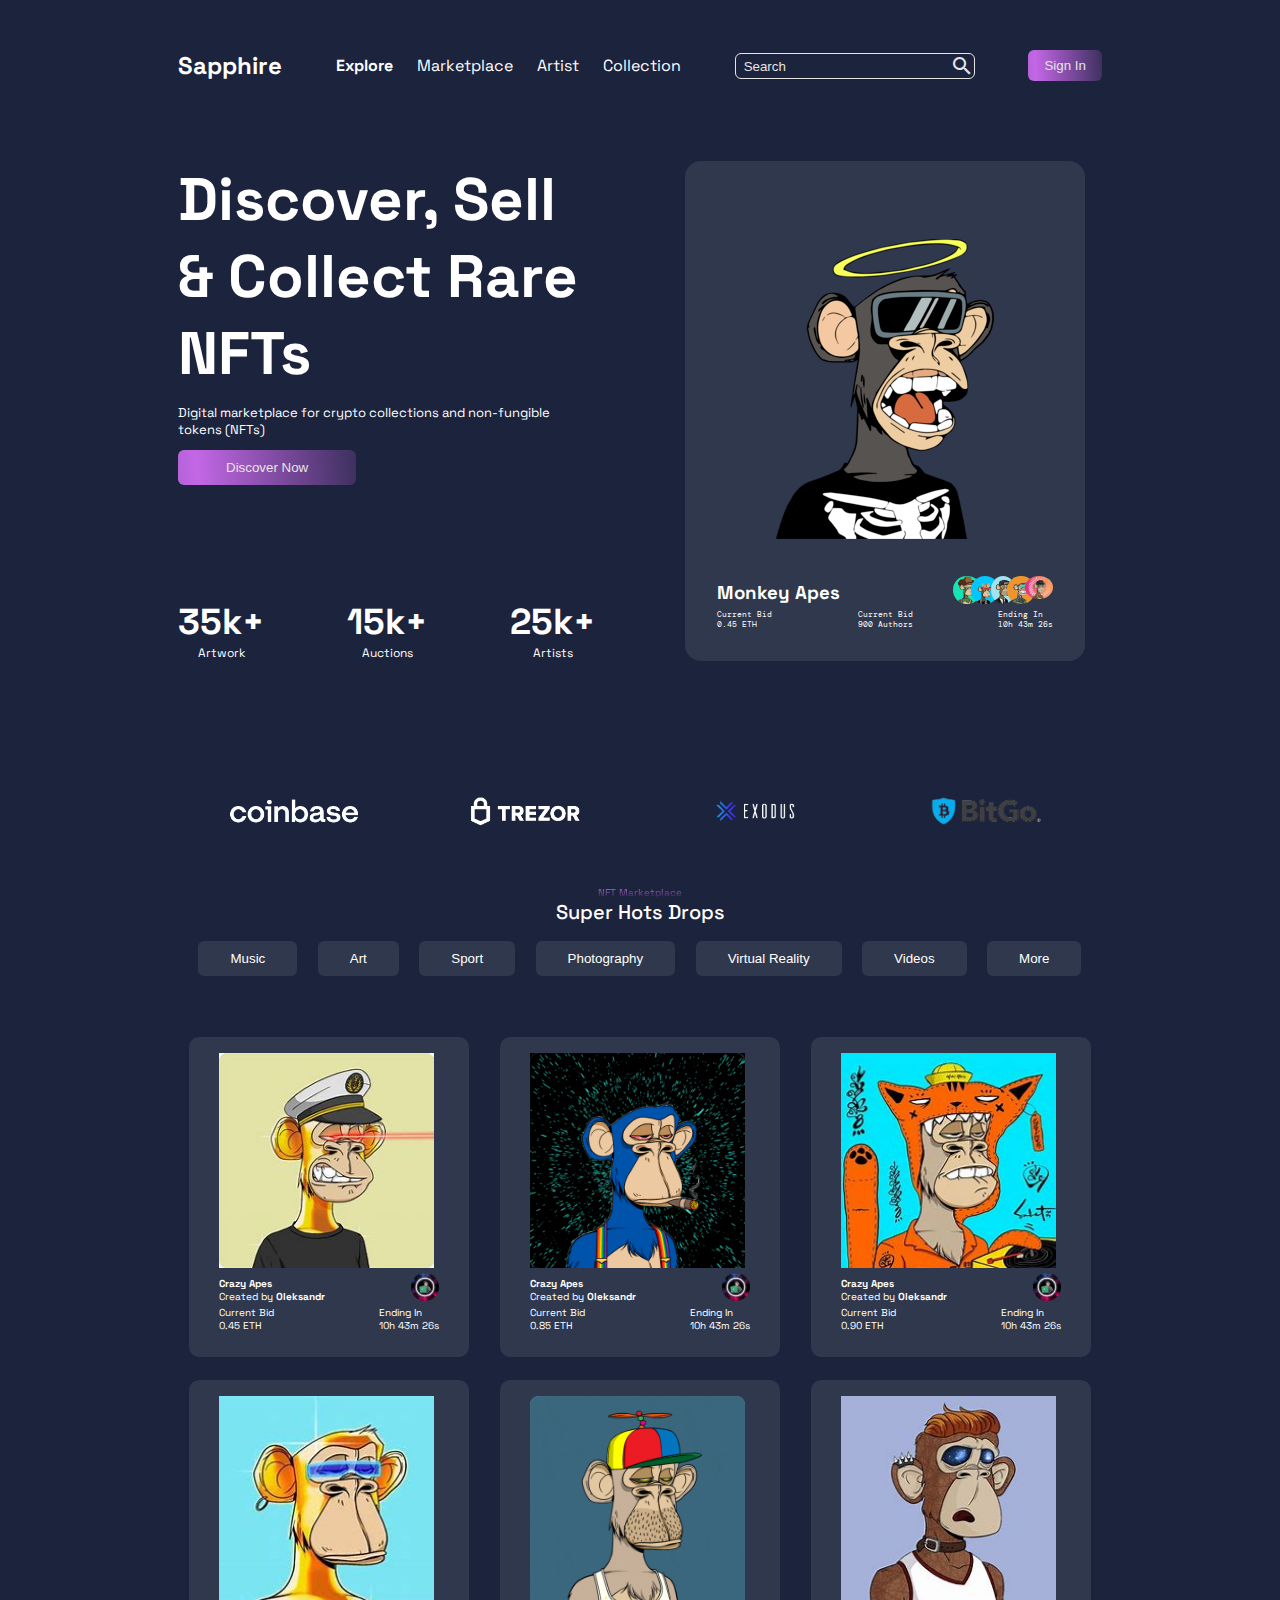
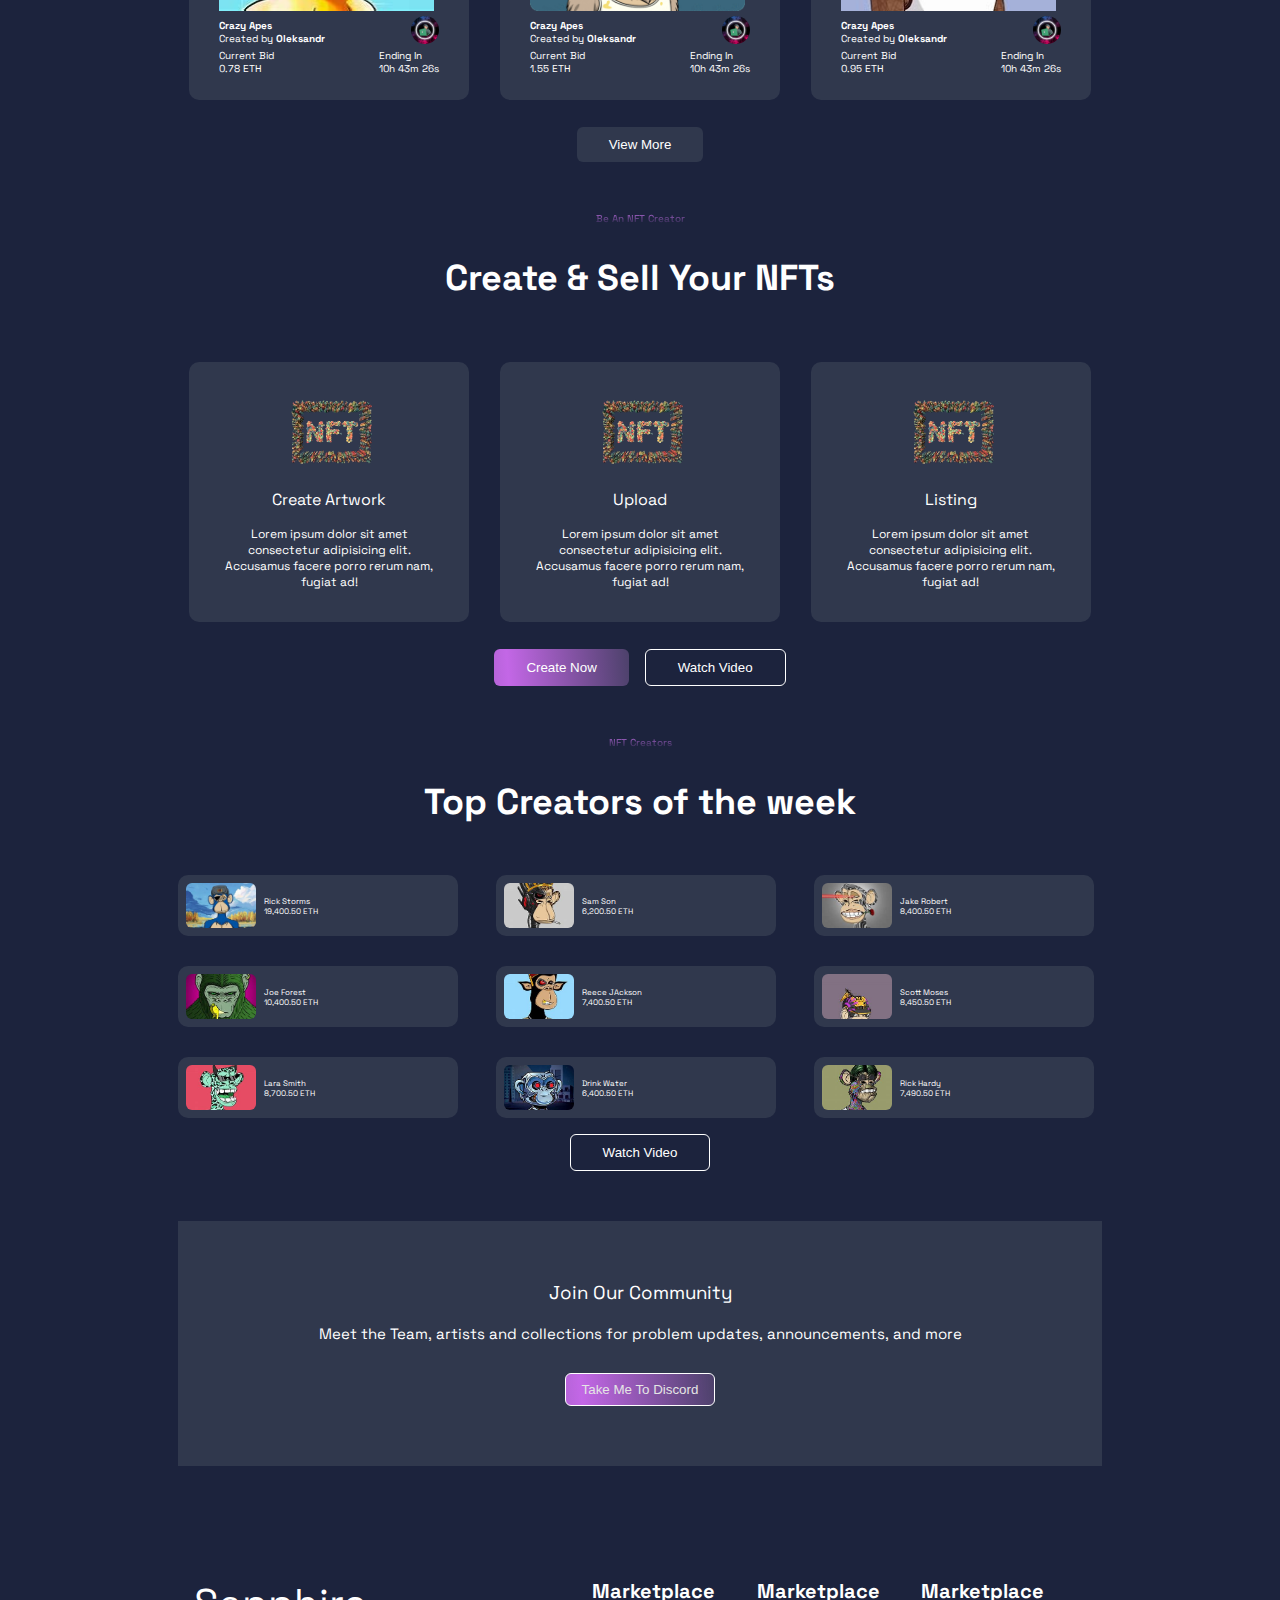
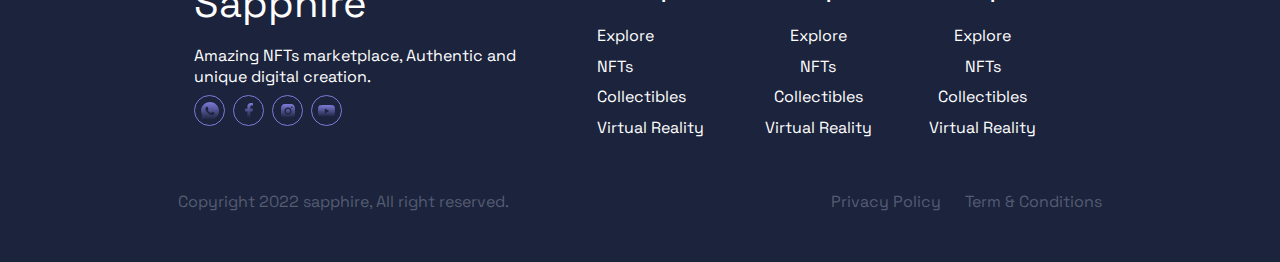
==== commit db0b0a85: "review" ====
--- a/index.html
+++ b/index.html
@@ -113,8 +113,8 @@
         </figure>
         <figure>
           <a href="https://www.bitgo.com/"
-            ><img src="/assets/bitgo.png" alt="" /></a
-          ><img src="/assets/bitgo.png" alt="" />
+            ><img src="/assets/bitgo.png" alt=""
+          /></a>
         </figure>
       </section>
     </header>
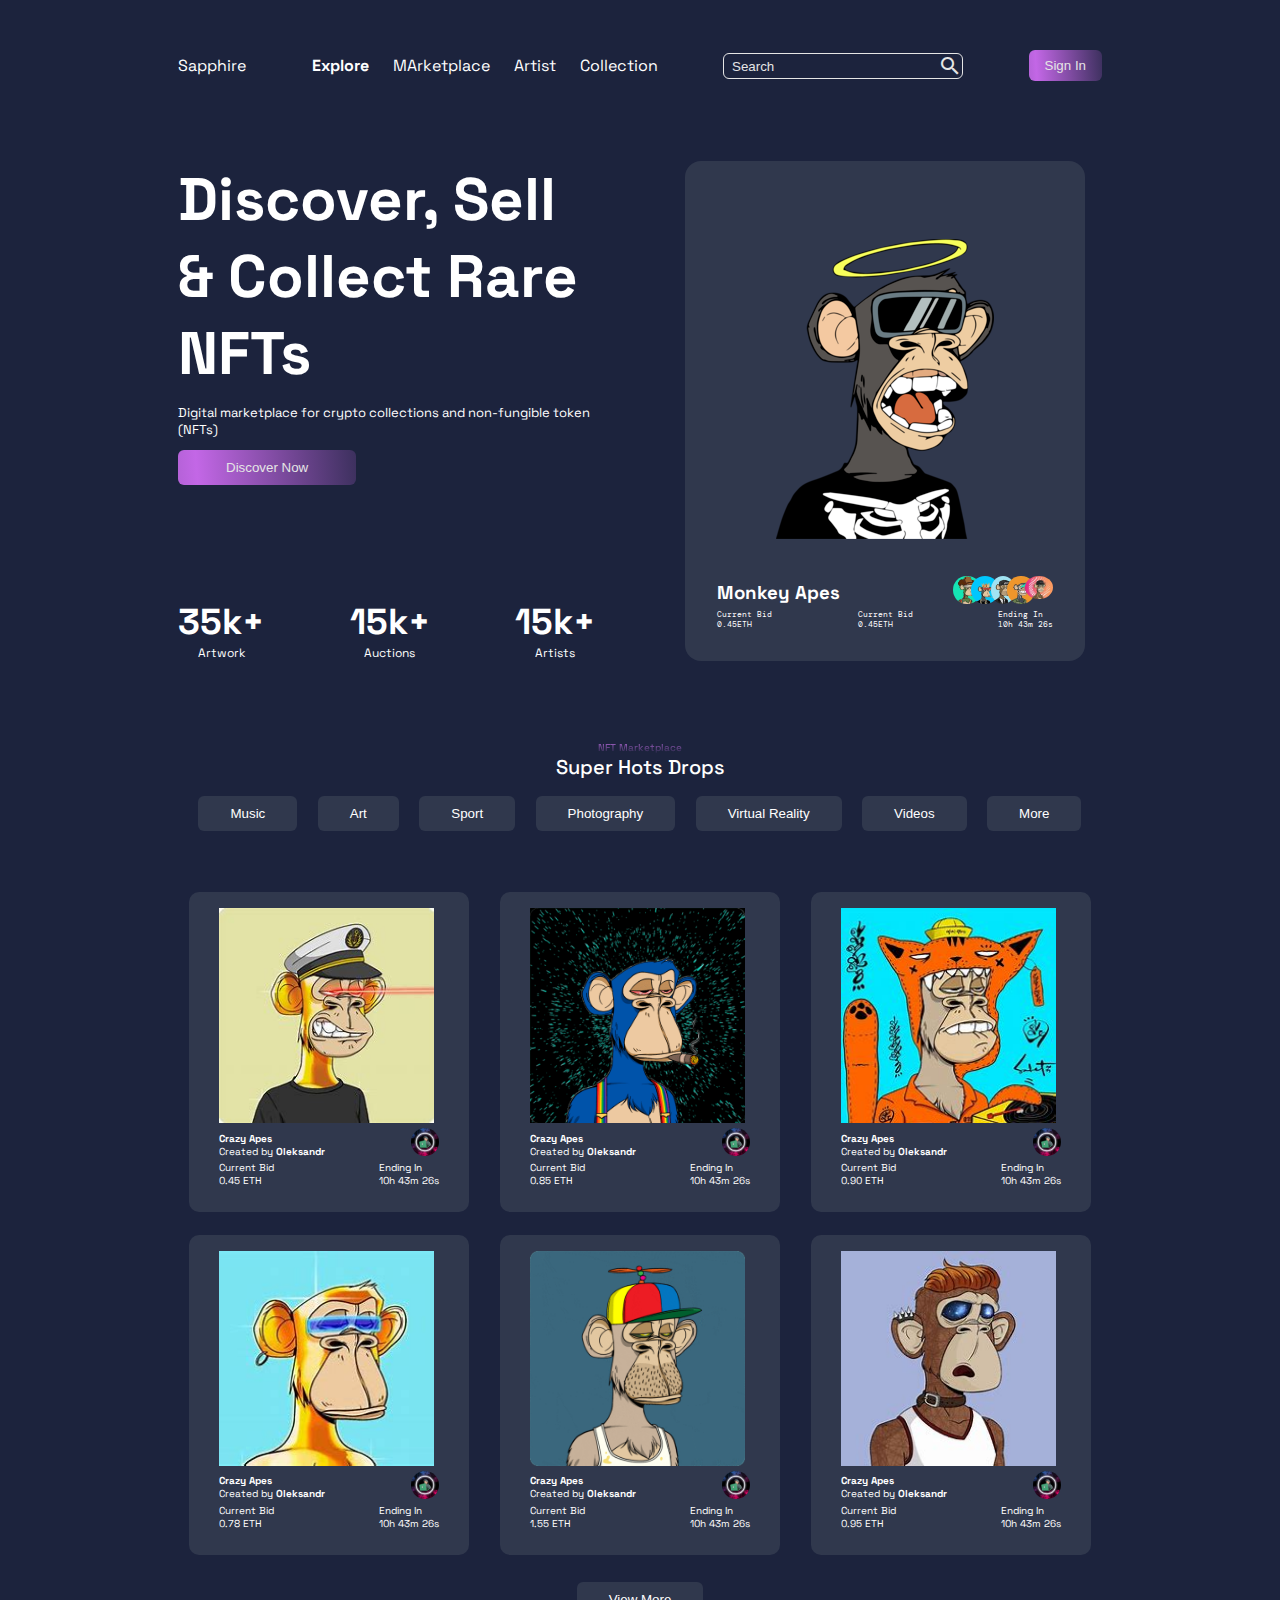
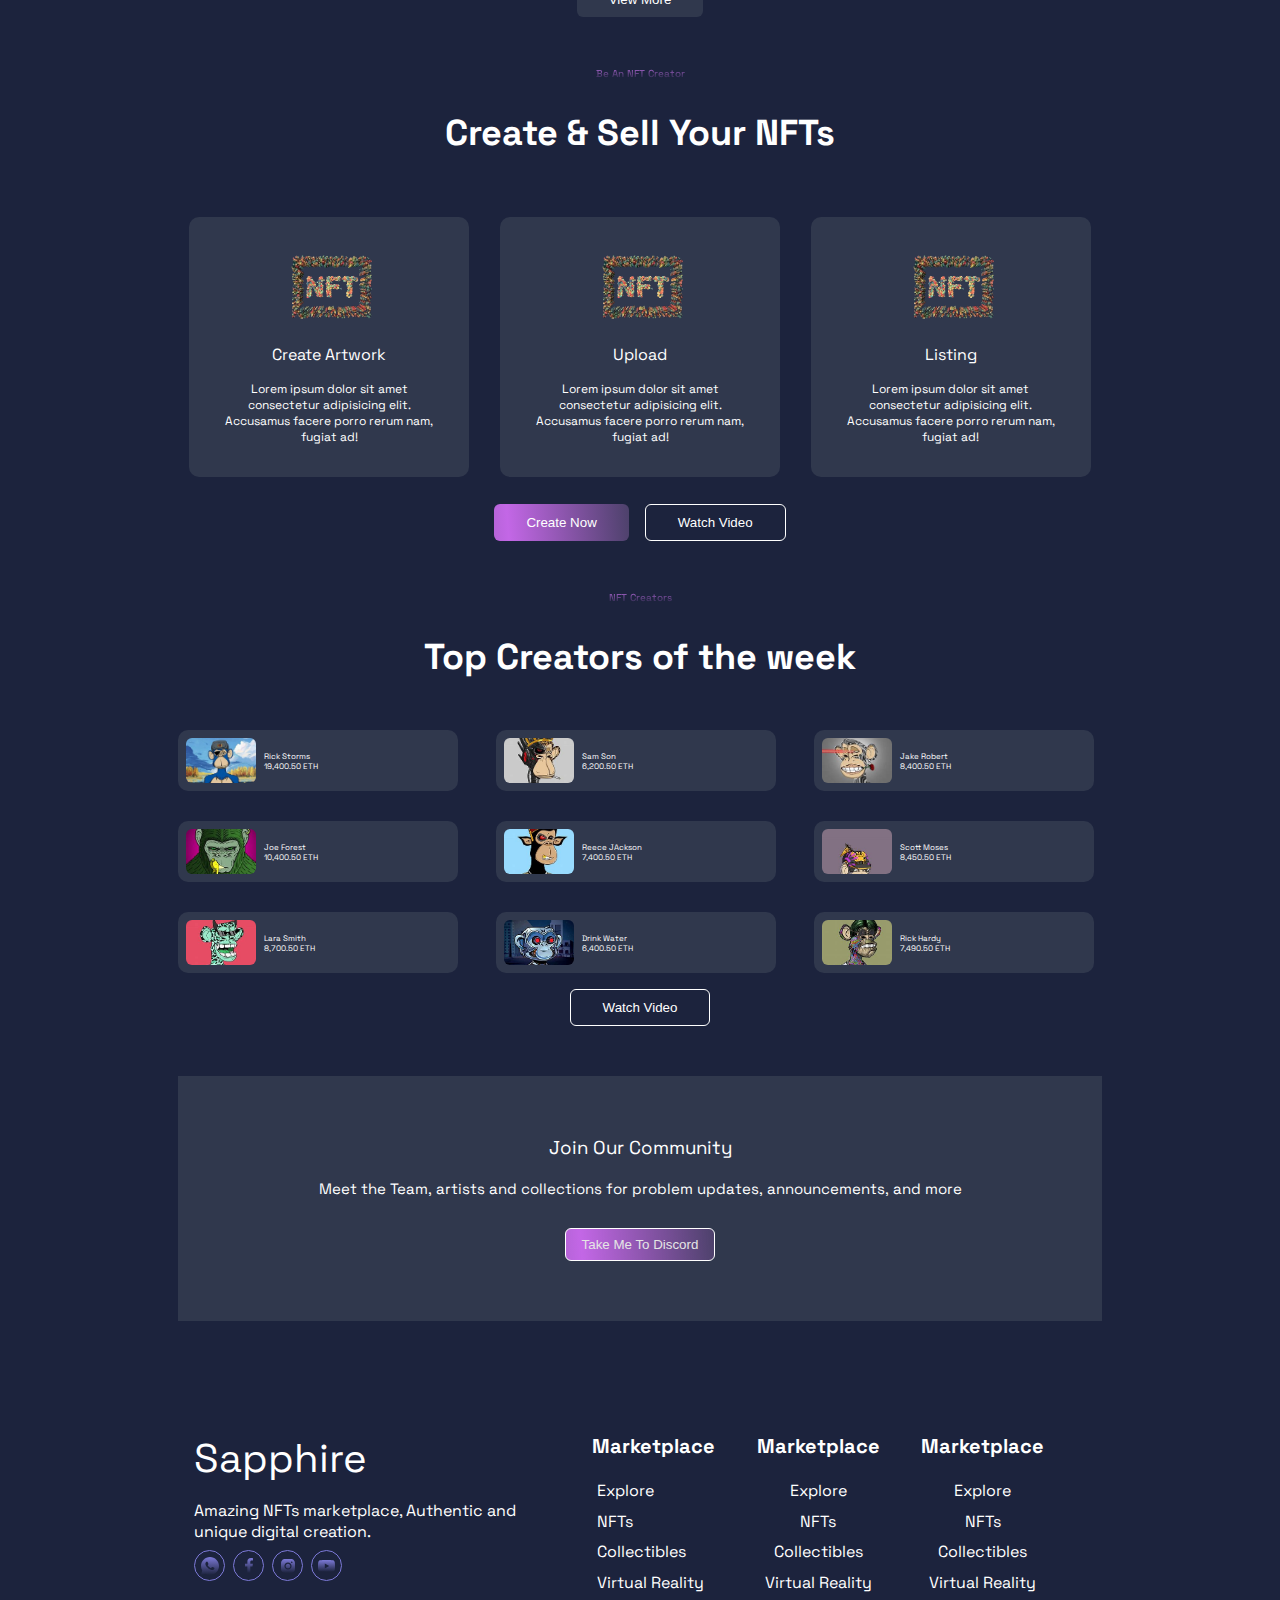
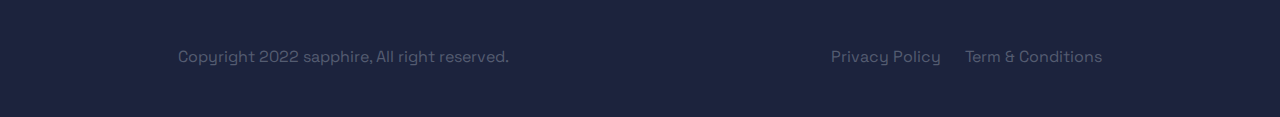
==== commit 54cf36fa: "build js and delete HTML" ====
--- a/index.html
+++ b/index.html
@@ -12,7 +12,8 @@
     <link rel="stylesheet" href="/style.css" />
   </head>
   <body>
-    <header>
+    <script src="script.js"></script>
+    <!-- <header>
       <nav class="navbar">
         <div class="navbar__logo"><p>Sapphire</p></div>
         <div class="navbar__explore">
@@ -117,7 +118,7 @@
           /></a>
         </figure>
       </section>
-    </header>
+    </header> -->
     <main>
       <p class="p-gradient">NFT Marketplace</p>
       <h4>Super Hots Drops</h4>
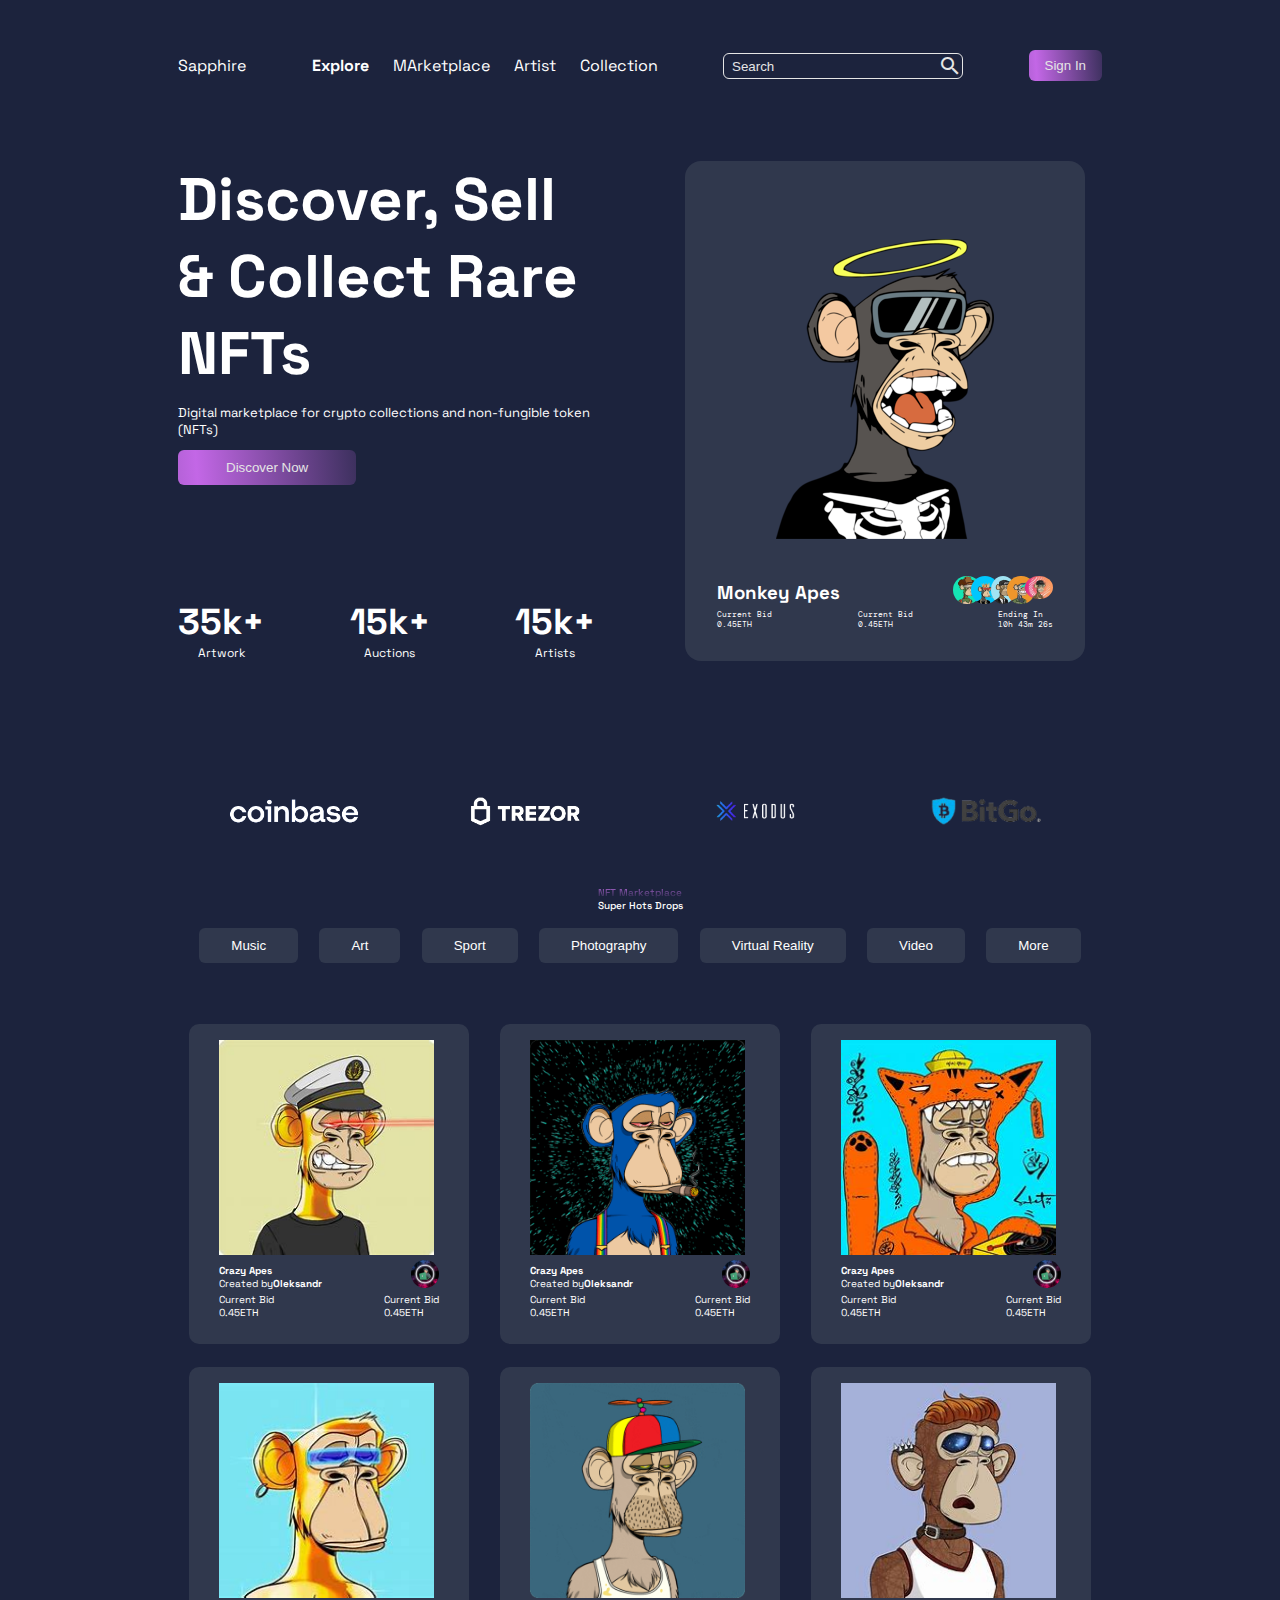
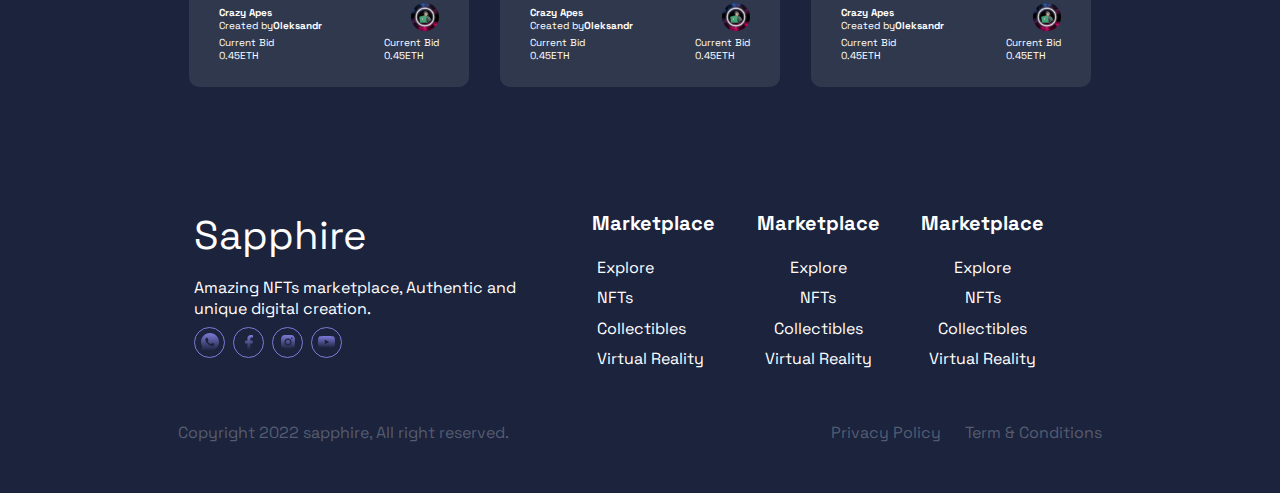
==== commit ce001686: "build js and delete HTML" ====
--- a/index.html
+++ b/index.html
@@ -13,113 +13,7 @@
   </head>
   <body>
     <script src="script.js"></script>
-    <!-- <header>
-      <nav class="navbar">
-        <div class="navbar__logo"><p>Sapphire</p></div>
-        <div class="navbar__explore">
-          <a href="#"><p class="p-bold">Explore</p> </a>
-          <a href="#"><p>Marketplace</p> </a>
-          <a href="#"><p>Artist</p> </a>
-          <a href="#"><p>Collection</p> </a>
-        </div>
-        <div class="navbar__searchbar">
-          <div>
-            <label for="nft-searchbar"></label>
-            <input
-              type="text"
-              name="nft-searchbar"
-              id="nft-searchbar"
-              placeholder="Search"
-            />
-          </div>
-          <span class="material-icons"> search </span>
-        </div>
-        <div class="navbar__button">
-          <button class="button--gradient">Sign In</button>
-        </div>
-      </nav>
-      <article>
-        <section class="article__text">
-          <div class="article__text--top">
-            <h1>Discover, Sell & Collect Rare NFTs</h1>
-            <p>
-              Digital marketplace for crypto collections and non-fungible tokens
-              (NFTs)
-            </p>
-            <button class="button--gradient">Discover Now</button>
-          </div>
-          <div class="article__text--bottom">
-            <div>
-              <h2>35k+</h2>
-              <p>Artwork</p>
-            </div>
-            <div>
-              <h2>15k+</h2>
-              <p>Auctions</p>
-            </div>
-            <div>
-              <h2>25k+</h2>
-              <p>Artists</p>
-            </div>
-          </div>
-        </section>
-        <section class="section__card">
-          <figure>
-            <img
-              src="/assets/bored-ape-nft-logo-0336141711-seeklogo.com.png"
-              alt=""
-            />
-            <figcaption>
-              <div><h3>Monkey Apes</h3></div>
-              <div class="container__eclipse">
-                <figure><img src="/assets/eclipse-1.png" alt="" /></figure>
-                <figure><img src="/assets/eclipse-2.png" alt="" /></figure>
-                <figure><img src="/assets/eclipse-3.png" alt="" /></figure>
-                <figure><img src="/assets/eclipse-4.png" alt="" /></figure>
-                <figure><img src="/assets/eclipse-5.png" alt="" /></figure>
-              </div>
-            </figcaption>
-          </figure>
-          <div class="section__car--current">
-            <div>
-              <p>Current Bid</p>
-              <p>0.45 ETH</p>
-            </div>
-            <div>
-              <p>Current Bid</p>
-              <p>900 Authors</p>
-            </div>
-            <div>
-              <p>Ending In</p>
-              <p>10h 43m 26s</p>
-            </div>
-          </div>
-        </section>
-      </article>
-      <section class="sponsorship__logo">
-        <figure>
-          <a href="https://www.coinbase.com/"
-            ><img src="/assets/coinbase.png" alt=""
-          /></a>
-        </figure>
-        <figure>
-          <a href="https://trezor.io/"
-            ><img src="/assets/trezor.png" alt=""
-          /></a>
-        </figure>
-        <figure>
-          <a href="https://www.exodus.com/"
-            ><img src="/assets/exodus.png" alt=""
-          /></a>
-        </figure>
-        <figure>
-          <a href="https://www.bitgo.com/"
-            ><img src="/assets/bitgo.png" alt=""
-          /></a>
-        </figure>
-      </section>
-    </header> -->
-    <main>
+    <!-- <main>
       <p class="p-gradient">NFT Marketplace</p>
       <h4>Super Hots Drops</h4>
       <div class="main__button">
@@ -406,7 +300,7 @@
         </p>
         <button class="button--gradient">Take Me To Discord</button>
       </div>
-    </main>
+    </main> -->
     <footer>
       <article>
         <section>
